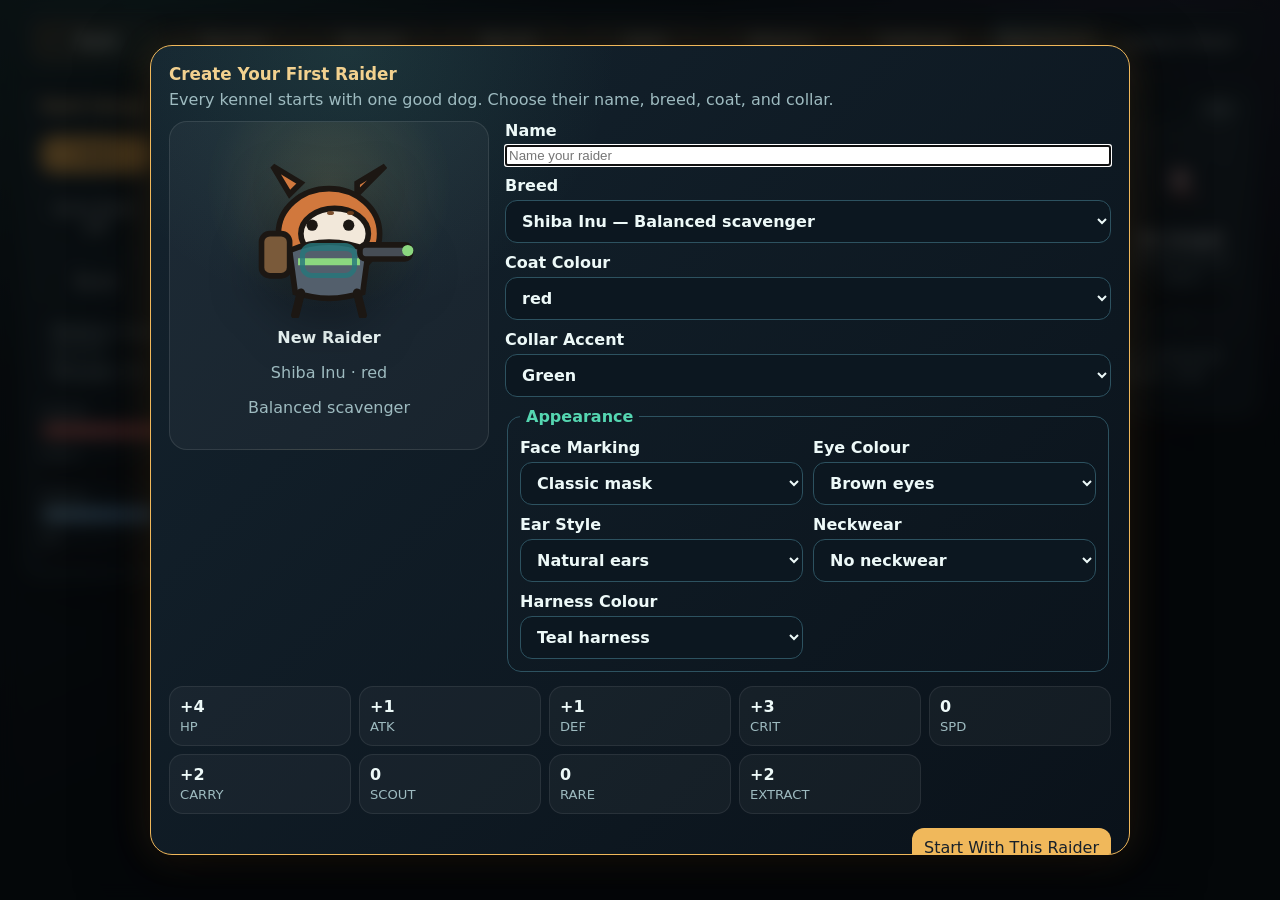
==== index.html @ 40accd83 "Add v0.45 balance matrix loadout intel" ====
<!doctype html>
<html lang="en">
<head>
  <meta charset="utf-8" />
  <meta name="viewport" content="width=device-width, initial-scale=1" />
  <title>Bark Raiders v0.45</title>
  <link rel="icon" href="data:image/svg+xml,<svg xmlns='http://www.w3.org/2000/svg' viewBox='0 0 64 64'><text y='52' font-size='52'>🐾</text></svg>">
  <link rel="stylesheet" href="style.css" />
  <link rel="stylesheet" href="world-v28.css" />
</head>
<body>
  <main class="app compact-app">
    <header class="hero panel compact-hero">
      <div class="hero-copy">
        <p class="eyebrow">Idle scavenger survival prototype</p>
        <h1>Bark Raiders</h1>
        <p class="subtitle">Dungeon raids, roaming enemies, contracts, traders, gear, perks, and one very determined dog.</p>
      </div>
      <div class="hero-card compact-dog-card">
        <img id="heroDogSprite" class="hero-sprite bounce" src="assets/shiba-raider.svg" alt="Main dog sprite" />
        <div>
          <strong id="dogName">Mochi</strong>
          <p id="dogBreedText">Breed: Shiba Inu Raider</p>
          <p id="gearSummary">Starter gear: Pistol + Scrap Vest</p>
        </div>
      </div>
    </header>

    <section id="offlinePanel" class="panel offline-panel hidden">
      <div class="panel-title-row">
        <h2>While You Were Away</h2>
        <button id="claimOfflineBtn">Claim</button>
      </div>
      <p id="offlineText" class="muted"></p>
    </section>

    <nav class="top-tabs panel">
      <button class="tab-btn active" data-tab="raid" onclick="switchTab('raid')">Raid</button>
      <button class="tab-btn" data-tab="kennel" onclick="switchTab('kennel')">Kennel</button>
      <button class="tab-btn" data-tab="market" onclick="switchTab('market')">Market</button>
      <button class="tab-btn" data-tab="world" onclick="switchTab('world')">World</button>
      <button class="tab-btn" data-tab="intel" onclick="switchTab('intel')">Intel</button>
      <button class="tab-btn" data-tab="history" onclick="switchTab('history')">History</button>
      <button class="tab-btn" data-tab="settings" onclick="switchTab('settings')">Settings</button>
    </nav>

    <section class="dashboard-grid tab-panel active" data-tab-panel="raid">
      <aside class="panel setup-panel">
        <div class="panel-title-row">
          <h2>Raid Setup</h2>
          <span id="raidTimer" class="pill">00:00</span>
        </div>

        <div class="compact-fields">
          <div class="form-row">
            <label for="zoneSelect">Biome</label>
            <select id="zoneSelect"></select>
          </div>
          <div class="form-row">
            <label for="floorSelect">Area Floor</label>
            <select id="floorSelect"></select>
          </div>
          <div class="form-row">
            <label for="planSelect">Plan</label>
            <select id="planSelect"></select>
          </div>
          <div class="form-row">
            <label for="dogSelect">Raider</label>
            <select id="dogSelect"></select>
          </div>
          <div class="form-row">
            <label for="contractSelect">Contract</label>
            <select id="contractSelect"></select>
          </div>
          <div class="form-row">
            <label for="profileSelect">Dispatch Profile</label>
            <select id="profileSelect"></select>
          </div>
          <div class="mini-actions">
            <button id="saveProfileBtn" class="ghost">Save Profile</button>
            <button id="loadProfileBtn" class="ghost">Load Profile</button>
            <button id="deleteProfileBtn" class="ghost">Delete</button>
          </div>
          <div class="form-row">
            <label for="extractSelect">Auto-Extract</label>
            <select id="extractSelect">
              <option value="off">Off</option>
              <option value="safe">Safe: HP below 45% or threat over 75%</option>
              <option value="balanced">Balanced: HP below 35% or threat over 85%</option>
              <option value="greedy">Greedy: HP below 25% or threat over 95%</option>
              <option value="pack">Pack Full</option>
              <option value="boss">After Boss Objective</option>
            </select>
          </div>
        </div>

        <div class="controls compact-controls">
          <button id="startBtn">Start</button>
          <button id="returnBtn" disabled>Extract</button>
          <button id="autoBtn" class="ghost">Auto-Raid: Off</button>
          <button id="autoExtractBtn" class="ghost">Auto-Extract: Off</button>
          <button id="resetBtn" class="ghost">Reset</button>
        </div>

        <details class="compact-details">
          <summary>Consumables</summary>
          <div id="consumableSetup" class="consumable-setup"></div>
          <p class="muted tiny">Choose up to 2. Hover/focus for what each one does.</p>
        </details>

        <details class="compact-details">
          <summary>Loot Filter</summary>
          <div id="lootFilter" class="loot-filter"></div>
        </details>

        <div class="status-box compact-status">
          <p><strong>Status:</strong> <span id="statusText">Resting at the kennel.</span></p>
          <p><strong>Weather:</strong> <span id="weatherText">None</span></p>
          <p><strong>Modifier:</strong> <span id="modifierText">None</span></p>
          <p><strong>Threat:</strong> <span id="threatText">0%</span></p>
        </div>

        <div class="bars compact-bars">
          <label>Health <span id="hpText"></span></label>
          <div class="bar"><span id="hpBar"></span></div>
          <label>Carry <span id="carryText"></span></label>
          <div class="bar"><span id="carryBar" class="carry"></span></div>
          <label>Ammo <span id="ammoText"></span></label>
          <div class="bar"><span id="ammoBar" class="ammo"></span></div>
          <label>XP <span id="xpText"></span></label>
          <div class="bar"><span id="xpBar" class="xp"></span></div>
        </div>
        <div id="statGrid" class="stat-grid compact-stat-grid"></div>
      </aside>

      <section class="map-column">
        <article class="panel map-panel dashboard-map-panel">
          <div class="panel-title-row">
            <h2>Raid Map</h2>
            <span id="mapSummary" class="muted small">Explore the district and locate extraction.</span>
          </div>
          <div id="map" class="map"></div>
          <div class="legend compact-legend">
            <span><img src="assets/sprites/v34/loot/01-01.png" alt=""> Loot</span>
            <span><img src="assets/tile-tree.svg" alt=""> Trees</span>
            <span><img src="assets/sprites/v34/loot/01-06.png" alt=""> Scrap</span>
            <span><img src="assets/sprites/v34/loot/01-03.png" alt=""> Meds</span>
            <span><img src="assets/sprites/v34/loot/03-04.png" alt=""> Trader</span>
            <span><img src="assets/sprites/v36/floor-exit.svg" alt=""> Floor Exit</span>
            <span><img src="assets/sprites/v34/loot/02-03.png" alt=""> Boss Cache</span>
          </div>
        </article>

        <article id="choicePanel" class="panel choice-panel hidden">
          <h2>Raid Prompt</h2>
          <p id="choiceText" class="muted"></p>
          <div id="choiceButtons" class="choice-buttons"></div>
        </article>

        <article class="panel combat-panel compact-combat">
          <div class="panel-title-row">
            <h2>Combat</h2>
            <span id="combatState" class="pill muted-pill">Roaming</span>
          </div>
          <div class="combat-stage">
            <div class="fighter-card ally">
              <img id="combatDogSprite" class="combat-sprite bounce" src="assets/shiba-raider.svg" alt="Dog sprite" />
              <strong id="combatDogName">Mochi</strong>
              <span id="combatDogRole" class="muted small">Shiba Inu Raider</span>
              <div class="bar mini"><span id="combatDogHpBar"></span></div>
              <span id="combatDogHpText" class="muted small">38 / 38 HP</span>
            </div>
            <div class="versus">VS</div>
            <div class="fighter-card enemy">
              <img id="enemySprite" class="combat-sprite enemy-idle" src="assets/rat-bandit.svg" alt="Enemy sprite" />
              <strong id="enemyName">No target</strong>
              <span id="enemyType" class="muted small">Wandering the zone</span>
              <div class="bar mini"><span id="enemyHpBar" class="enemy-bar"></span></div>
              <span id="enemyHpText" class="muted small">--</span>
            </div>
          </div>
          <p id="encounterText" class="encounter-text muted">No encounter active.</p>
        </article>
      </section>

      <aside class="panel right-panel">
        <h2>Field Intel</h2>

        <details class="compact-details" open>
          <summary>Active Contract</summary>
          <div id="contractStatus" class="gear-grid"></div>
        </details>

        <details class="compact-details">
          <summary>Auto-Raid Profile</summary>
          <div id="profilePanel" class="gear-grid"></div>
        </details>

        <details class="compact-details">
          <summary>Injuries & Area Progress</summary>
          <div id="progressStatus" class="gear-grid"></div>
        </details>

        <details class="compact-details">
          <summary>Current Raider</summary>
          <div id="raiderStatus" class="gear-grid"></div>
        </details>

        <details class="compact-details" open>
          <summary>Raid Loot</summary>
          <div id="raidLootGrid" class="resources"></div>
        </details>

        <details class="compact-details">
          <summary>Pack Manager</summary>
          <p class="muted tiny">Drop unwanted stacks mid-raid.</p>
          <div id="packManager" class="pack-manager"></div>
        </details>

        <details class="compact-details">
          <summary>Kennel Stores</summary>
          <div id="resources" class="resources"></div>
        </details>

        <details class="compact-details">
          <summary>Gear & Equipment</summary>
          <div id="gearGrid" class="gear-grid"></div>
          <hr>
          <div id="equipmentGrid" class="gear-grid"></div>
          <div id="inventoryGrid" class="gear-grid"></div>
        </details>

        <details class="compact-details">
          <summary>Raid Log</summary>
          <div id="log" class="log"></div>
        </details>
      </aside>
    </section>

    <section class="kennel-screen tab-panel" data-tab-panel="kennel">
      <div class="kennel-header panel">
        <div>
          <p class="eyebrow">Home base</p>
          <h2>The Kennel</h2>
          <p class="muted">Manage the pack, build supplies, and prepare the next run.</p>
        </div>
        <nav class="kennel-nav" aria-label="Kennel sections">
          <button class="kennel-nav-btn active" data-kennel-view="pack" onclick="switchKennelView('pack')">Pack</button>
          <button class="kennel-nav-btn" data-kennel-view="workshop" onclick="switchKennelView('workshop')">Workshop</button>
          <button class="kennel-nav-btn" data-kennel-view="trade" onclick="switchKennelView('trade')">Trade</button>
          <button class="kennel-nav-btn" data-kennel-view="tasks" onclick="switchKennelView('tasks')">Tasks</button>
        </nav>
      </div>

      <div class="kennel-view active" data-kennel-panel="pack">
        <section class="panel kennel-card kennel-roster-card">
          <div class="panel-title-row">
            <div><h2>Raiders</h2><span class="muted small">Your active pack and their condition.</span></div>
            <button id="openCreatorBtn">Create Raider</button>
          </div>
          <div id="rosterPanel" class="upgrades"></div>
          <div id="creatorPanel" class="creator-panel hidden"></div>
        </section>
        <section class="panel kennel-card">
          <h2>Recovery</h2>
          <div id="recoveryPanel" class="upgrades"></div>
        </section>
        <section class="panel kennel-card">
          <h2>Base Overview</h2>
          <div id="kennelBase" class="kennel-base"></div>
        </section>
      </div>

      <div class="kennel-view" data-kennel-panel="workshop">
        <section class="panel kennel-card kennel-wide-card">
          <div class="panel-title-row"><div><h2>Crafting Bench</h2><span class="muted small">Turn raid materials into usable supplies.</span></div></div>
          <div id="craftingGrid" class="crafting-grid"></div>
        </section>
        <section class="panel kennel-card">
          <h2>Kennel Stations</h2>
          <div id="upgrades" class="upgrades"></div>
        </section>
        <section class="panel kennel-card">
          <h2>Research</h2>
          <div id="researchGrid" class="upgrades"></div>
        </section>
        <section class="panel kennel-card">
          <h2>Dog Treat Perks</h2>
          <p class="muted tiny">Treats come from bosses, quests, and offline scavenging.</p>
          <div id="perkGrid" class="upgrades"></div>
        </section>
      </div>

      <div class="kennel-view" data-kennel-panel="trade">
        <section class="panel kennel-card">
          <h2>Hub Trader</h2>
          <div id="hubTraderGrid" class="upgrades"></div>
        </section>
        <section class="panel kennel-card">
          <h2>Scav Market</h2>
          <div id="marketPanel" class="upgrades"></div>
        </section>
      </div>

      <div class="kennel-view" data-kennel-panel="tasks">
        <section class="panel kennel-card kennel-wide-card">
          <h2>Noticeboard</h2>
          <div id="questGrid" class="upgrades"></div>
        </section>
      </div>
    </section>




    <section class="tab-panel panel market-screen" data-tab-panel="market">
      <div class="panel-title-row">
        <h2>Scav Market</h2>
        <span class="muted small">Named traders, faction reputation, and rotating deals.</span>
      </div>
      <div class="market-layout">
        <aside class="market-sidebar">
          <div id="traderList" class="trader-list"></div>
        </aside>
        <section class="market-main">
          <div id="traderDetail" class="trader-detail"></div>
          <div id="traderStock" class="upgrades"></div>
        </section>
      </div>
    </section>

    <section class="tab-panel panel world-panel" data-tab-panel="world">
      <div class="panel-title-row">
        <h2>World Map</h2>
        <span class="muted small">Biome progression, mastery, and faction influence.</span>
      </div>
      <div id="worldMapPanel" class="world-map-grid"></div>
    </section>

    <section class="tab-panel panel intel-panel" data-tab-panel="intel">
      <div class="panel-title-row">
        <h2>Raid Intel</h2>
        <span class="muted small">Boss, biome, and loadout information.</span>
      </div>
      <div id="bossIntel" class="intel-grid"></div>
      <div id="bountyBoard" class="intel-grid"></div>
      <div id="bossDialoguePanel" class="intel-grid"></div>
      <div id="factionPanel" class="intel-grid"></div>
      <div id="masteryPanel" class="intel-grid"></div>
    </section>

    <section class="tab-panel panel history-panel" data-tab-panel="history">
      <div class="panel-title-row">
        <h2>Raid History</h2>
        <span class="muted small">Recent dispatches and best progress.</span>
      </div>
      <div id="raidHistory" class="history-list"></div>
    </section>

    <section class="tab-panel panel settings-panel" data-tab-panel="settings">
      <div class="panel-title-row">
        <h2>Settings & Save</h2>
        <span class="muted small">Quality-of-life controls.</span>
      </div>
      <div class="settings-grid">
        <label class="setting-row">
          <span>Raid Speed</span>
          <select id="speedSelect">
            <option value="1500">Slow</option>
            <option value="1000">Normal</option>
            <option value="650">Fast</option>
            <option value="350">Turbo</option>
          </select>
        </label>
        <label class="setting-row">
          <span>Log Detail</span>
          <select id="logDetailSelect">
            <option value="full">Full</option>
            <option value="important">Important Only</option>
          </select>
        </label>
        <label class="setting-row">
          <span>Reduce Animations</span>
          <input id="reduceMotionToggle" type="checkbox">
        </label>
        <label class="setting-row">
          <span>Colour Theme</span>
          <select id="themeSelect">
            <option value="aurora">Aurora</option>
            <option value="sunset">Sunset</option>
            <option value="ocean">Ocean</option>
            <option value="classic">Classic</option>
          </select>
        </label>
      </div>
      <div class="controls">
        <button id="exportSaveBtn">Export Save</button>
        <button id="importSaveBtn" class="ghost">Import Save</button>
      </div>
      <textarea id="saveBox" class="save-box" placeholder="Exported save appears here. Paste a save here and press Import Save."></textarea>
    </section>

    <section id="dispatchModal" class="modal hidden">
      <div class="modal-card dispatch-card">
        <div class="panel-title-row">
          <h2>Pre-Dispatch Loadout</h2>
          <button id="closeDispatchBtn" class="ghost">Close</button>
        </div>
        <div id="dispatchSummary" class="dispatch-summary"></div>
        <div class="dispatch-actions">
          <button id="confirmDispatchBtn">Dispatch Raider</button>
          <button id="confirmAutoDispatchBtn" class="ghost">Enable Auto-Raid + Dispatch</button>
        </div>
      </div>
    </section>


    <section id="creatorModal" class="modal hidden">
      <div class="modal-card creator-modal-card">
        <div class="panel-title-row">
          <div>
            <h2 id="creatorModalTitle">Create Raider</h2>
            <p id="creatorModalIntro" class="muted creator-modal-intro">Add another dog to your kennel roster.</p>
          </div>
          <button id="closeCreatorBtn" class="ghost">Close</button>
        </div>
        <div class="creator-modal-layout">
          <div class="creator-preview">
            <img id="creatorPreviewSprite" class="creator-preview-sprite" src="assets/shiba-raider.svg" alt="Raider preview">
            <div>
              <strong id="creatorPreviewName">New Raider</strong>
              <p id="creatorPreviewBreed" class="muted">Shiba Inu · red</p>
              <p id="creatorPreviewRole" class="muted">Balanced scavenger</p>
            </div>
          </div>
          <div class="creator-form">
            <label>Name<input id="modalRaiderName" maxlength="18" placeholder="Name your raider"></label>
            <label>Breed<select id="modalRaiderBreed"></select></label>
            <label>Coat Colour<select id="modalRaiderColor"></select></label>
            <label>Collar Accent<select id="modalRaiderAccent">
              <option value="#8bd77f">Green</option>
              <option value="#ffd970">Gold</option>
              <option value="#7bb7ff">Blue</option>
              <option value="#ff8fb3">Pink</option>
              <option value="#f38b57">Orange</option>
            </select></label>
          </div>
        </div>
        <div id="creatorStatPreview" class="creator-stat-preview"></div>
        <p id="creatorValidation" class="creator-validation hidden" role="alert"></p>
        <div class="dispatch-actions">
          <button id="createRaiderModalBtn">Create Raider</button>
        </div>
      </div>
    </section>

    <section id="summaryModal" class="modal hidden">
      <div class="modal-card summary-card">
        <div class="panel-title-row">
          <h2>Post-Raid Report</h2>
          <button id="closeSummaryBtn" class="ghost">Close</button>
        </div>
        <div id="raidSummary" class="dispatch-summary"></div>
      </div>
    </section>
  </main>

  <script src="startup-compat.js"></script>
  <script src="game.js"></script>
  <script src="progression-v29.js"></script>
  <script src="balance-v28.js"></script>
  <script src="systems-v30.js"></script>
  <script src="world-v29.js"></script>
  <script src="combat-v31.js"></script>
  <script src="arsenal-v32.js"></script>
  <script src="customisation-v32.js"></script>
  <script src="immersion-v32.js"></script>
  <script src="polish-v33.js"></script>
  <script src="gameplay-v34.js"></script>
  <script src="gameplay-v35.js"></script>
  <script src="gameplay-v36.js"></script>
  <script src="gameplay-v37.js"></script>
  <script src="gameplay-v38.js"></script>
  <script src="gameplay-v39.js"></script>
  <script src="gameplay-v40.js"></script>
  <script src="gameplay-v41.js"></script>
  <script src="gameplay-v42.js"></script>
  <script src="gameplay-v43.js"></script>
  <script src="gameplay-v44.js"></script>
  <script src="gameplay-v45.js"></script>
  <script src="founder-onboarding.js"></script>
</body>
</html>
---- style.css ----
:root {
  --bg: #081019;
  --panel: #101b25;
  --panel-2: #15232e;
  --panel-3: #1b2c38;
  --border: #2c414f;
  --tile: #243540;
  --tile-dark: #0b141c;
  --text: #edf4f5;
  --muted: #95a9b3;
  --accent: #e4ad55;
  --accent-2: #66c2a5;
  --danger: #e27070;
  --blue: #69afe2;
  --gold: #edc56d;
  --purple: #a996dc;
  --shadow: 0 14px 32px rgba(0,0,0,.24);
}
* { box-sizing: border-box; }
html, body { margin: 0; }
body {
  font-family: Inter, system-ui, -apple-system, BlinkMacSystemFont, "Segoe UI", sans-serif;
  background:
    radial-gradient(circle at 18% 0%, rgba(102,194,165,.11), transparent 32%),
    radial-gradient(circle at 82% 0%, rgba(105,175,226,.09), transparent 30%),
    linear-gradient(180deg, #0d1822, var(--bg));
  color: var(--text);
}
img { display: block; max-width: 100%; }
code { color: #ffeab8; }
.app {
  width: min(1440px, calc(100% - 24px));
  margin: 0 auto;
  padding: 20px 0 32px;
}
.panel {
  border: 1px solid var(--border);
  background: linear-gradient(180deg, var(--panel-2), var(--panel));
  border-radius: 15px;
  box-shadow: var(--shadow);
  padding: 16px;
}
.hero {
  display: grid;
  grid-template-columns: 1.45fr 360px;
  gap: 18px;
  align-items: center;
  margin-bottom: 16px;
}
.hero-copy h1 {
  margin: 0;
  font-size: clamp(2.3rem, 5vw, 4.7rem);
  letter-spacing: -2px;
}
.eyebrow {
  margin: 0 0 8px;
  text-transform: uppercase;
  letter-spacing: .16em;
  font-size: .78rem;
  font-weight: 900;
  color: var(--accent-2);
}
.subtitle { color: var(--muted); margin: 10px 0 14px; max-width: 950px; }
.tag-row { display: flex; flex-wrap: wrap; gap: 8px; }
.tag, .pill {
  border: 1px solid rgba(255,255,255,.1);
  background: rgba(255,255,255,.06);
  color: var(--text);
  border-radius: 999px;
  padding: 6px 10px;
  font-size: .78rem;
  font-weight: 800;
}
.muted-pill { color: var(--muted); }
.hero-card {
  border: 1px solid var(--border);
  background: linear-gradient(180deg, var(--panel-3), var(--panel-2));
  border-radius: 18px;
  padding: 14px;
  display: grid;
  gap: 12px;
  justify-items: center;
  text-align: center;
}
.hero-sprite { width: 176px; height: 176px; filter: drop-shadow(0 12px 14px rgba(0,0,0,.42)) saturate(1.06); }
.hero-card p { margin: 4px 0; }
.bounce { animation: bounce 1.2s ease-in-out infinite alternate; }
.enemy-idle { animation: enemyBob 1.35s ease-in-out infinite alternate; }
@keyframes bounce { to { transform: translateY(-5px); } }
@keyframes enemyBob { to { transform: translateY(-3px) rotate(-1deg); } }
.top-grid, .main-grid, .bottom-grid {
  display: grid;
  gap: 16px;
  margin-bottom: 16px;
}
.top-grid { grid-template-columns: 1fr 1fr 1fr; }
.main-grid { grid-template-columns: 1.45fr 1fr; align-items: start; }
.bottom-grid { grid-template-columns: .8fr .75fr .85fr .95fr 1.2fr; }
.side-stack { display: grid; gap: 16px; }
.panel-title-row { display: flex; justify-content: space-between; gap: 10px; align-items: center; }
h2 { margin: 0 0 12px; color: #f2d18f; font-size: 1.05rem; }
.controls { display: flex; gap: 8px; flex-wrap: wrap; margin-top: 10px; }
button, select {
  border-radius: 12px;
  border: 0;
  padding: 10px 12px;
  font-weight: 800;
  font: inherit;
}
button { cursor: pointer; background: var(--accent); color: #17202a; }
button.ghost { background: transparent; color: var(--text); border: 1px solid var(--border); }
button:disabled { opacity: .42; cursor: not-allowed; }
select { width: 100%; background: #0c1720; color: var(--text); border: 1px solid var(--border); }
.form-row { display: grid; gap: 6px; }
.form-row label, .status-box, .muted { color: var(--muted); }
.small { font-size: .84rem; }
.tiny { font-size: .78rem; }
.status-box p { margin: 9px 0 0; }
.bars label {
  display: flex;
  justify-content: space-between;
  gap: 12px;
  font-size: .86rem;
  color: var(--muted);
  margin: 9px 0 4px;
}
.bar {
  height: 13px;
  border-radius: 999px;
  overflow: hidden;
  border: 1px solid rgba(255,255,255,.08);
  background: #09131b;
}
.bar span {
  height: 100%;
  display: block;
  width: 0;
  background: linear-gradient(90deg, #ff867d, var(--danger));
  transition: width .2s ease;
}
.bar .carry { background: linear-gradient(90deg, #f7cb64, var(--accent)); }
.bar .ammo { background: linear-gradient(90deg, #9fdcff, var(--blue)); }
.bar .xp { background: linear-gradient(90deg, #c3a6ff, var(--purple)); }
.bar.mini { height: 10px; margin-top: 8px; }
.enemy-bar { background: linear-gradient(90deg, #f49a88, #c94444); }
.stat-grid, .resources, .gear-grid { display: grid; gap: 8px; }
.stat-grid { grid-template-columns: repeat(3, 1fr); margin-top: 12px; }
.resources, .gear-grid { grid-template-columns: repeat(2, 1fr); }
.stat, .resource, .gear, .upgrade, .tile {
  border: 1px solid rgba(255,255,255,.08);
  background: rgba(255,255,255,.04);
  border-radius: 14px;
}
.stat, .resource, .gear { padding: 10px; }
.stat strong, .resource strong, .gear strong { display: block; font-size: 1rem; }
.stat span, .resource span, .gear span, .upgrade p { color: var(--muted); font-size: .82rem; }
.map-panel { min-width: 0; }
.map {
  position: relative;
  min-height: 680px;
  overflow: hidden;
  border-radius: 18px;
  border: 1px solid var(--border);
  background:
    radial-gradient(circle at 20% 25%, rgba(95, 130, 70, .32), transparent 18%),
    radial-gradient(circle at 72% 26%, rgba(111, 90, 46, .32), transparent 20%),
    radial-gradient(circle at 52% 75%, rgba(49, 77, 52, .38), transparent 24%),
    linear-gradient(135deg, #28321f, #3f311f 45%, #20281c);
}
.map::before {
  content: "";
  position: absolute;
  inset: 0;
  background:
    linear-gradient(90deg, rgba(255,255,255,.025) 1px, transparent 1px),
    linear-gradient(rgba(255,255,255,.018) 1px, transparent 1px);
  background-size: 42px 42px;
  opacity: .45;
  pointer-events: none;
}
.map::after {
  content: "";
  position: absolute;
  inset: 16px;
  border: 2px dashed rgba(255,244,220,.08);
  border-radius: 24px;
  pointer-events: none;
}
.poi {
  position: absolute;
  width: 42px;
  height: 42px;
  display: grid;
  place-items: center;
  transform: translate(-50%, -50%);
  border-radius: 50%;
  border: 1px solid rgba(255,255,255,.15);
  background: rgba(10,8,6,.42);
  box-shadow: 0 6px 12px rgba(0,0,0,.28);
  transition: opacity .2s ease, transform .2s ease, filter .2s ease;
}
.poi.unseen {
  opacity: .12;
  filter: grayscale(1);
}
.poi.cleared {
  opacity: .35;
  filter: grayscale(.4);
}
.poi.current {
  outline: 3px solid var(--accent);
  box-shadow: 0 0 22px rgba(242,164,60,.55);
  z-index: 8;
}
.poi.enemy, .poi.boss {
  width: 54px;
  height: 54px;
}
.poi.tree, .poi.grove {
  width: 48px;
  height: 48px;
  background: rgba(30,56,28,.65);
}
.tile-img {
  width: 78%;
  height: 78%;
  object-fit: contain;
  filter: drop-shadow(0 3px 2px rgba(0,0,0,.35));
}
.map-dog {
  position: absolute;
  width: 58px;
  height: 58px;
  transform: translate(-50%, -50%);
  z-index: 20;
  transition: left .7s ease, top .7s ease;
  filter: drop-shadow(0 8px 8px rgba(0,0,0,.45));
  animation: mapDogBounce .55s ease-in-out infinite alternate;
}
@keyframes mapDogBounce { to { translate: 0 -3px; } }
.map-roamer {
  position: absolute;
  width: 50px;
  height: 50px;
  transform: translate(-50%, -50%);
  z-index: 14;
  transition: left 1.2s linear, top 1.2s linear;
  filter: drop-shadow(0 7px 7px rgba(0,0,0,.45));
}
.map-roamer img {
  width: 100%;
  height: 100%;
  image-rendering: pixelated;
  animation: enemyBob 1.1s ease-in-out infinite alternate;
}
.map-roamer .map-hp {
  left: 3px;
  right: 3px;
  bottom: -8px;
}
.aggro-ring {
  position: absolute;
  width: 92px;
  height: 92px;
  transform: translate(-50%, -50%);
  border: 1px dashed rgba(233,108,96,.28);
  border-radius: 50%;
  z-index: 2;
  pointer-events: none;
}
.map-enemy-sprite {
  width: 70%;
  height: 70%;
  filter: drop-shadow(0 5px 4px rgba(0,0,0,.35));
}
.map-hp {
  position: absolute;
  left: 5px;
  right: 5px;
  bottom: -9px;
  height: 6px;
  border-radius: 999px;
  background: #1b100d;
  border: 1px solid rgba(255,255,255,.12);
  overflow: hidden;
}
.map-hp span {
  display: block;
  height: 100%;
  width: 100%;
  background: var(--danger);
}
.path-line {
  position: absolute;
  height: 4px;
  background: linear-gradient(90deg, rgba(255,217,112,.08), rgba(255,217,112,.28), rgba(255,217,112,.08));
  transform-origin: left center;
  border-radius: 999px;
  pointer-events: none;
  z-index: 1;
  box-shadow: 0 0 8px rgba(255,217,112,.08);
}
.legend { display: flex; flex-wrap: wrap; gap: 10px; margin-top: 10px; color: var(--muted); font-size: .82rem; }
.legend span { display: inline-flex; align-items: center; gap: 5px; }
.legend img { width: 20px; height: 20px; }
.combat-panel .combat-stage { display: grid; grid-template-columns: 1fr auto 1fr; gap: 10px; align-items: center; }
.fighter-card {
  border: 1px solid rgba(255,255,255,.08);
  background: linear-gradient(180deg, rgba(255,255,255,.04), rgba(255,255,255,.02));
  border-radius: 16px;
  padding: 12px;
  text-align: center;
}
.combat-sprite { margin: 0 auto; width: 120px; height: 120px; filter: drop-shadow(0 10px 12px rgba(0,0,0,.42)) saturate(1.08); }
.versus { font-size: 1.1rem; font-weight: 900; color: var(--gold); }
.encounter-text { margin: 10px 0 0; min-height: 1.35em; }
.upgrades { display: grid; gap: 9px; }
.upgrade {
  padding: 10px;
  display: grid;
  grid-template-columns: 1fr auto;
  gap: 10px;
  align-items: center;
}
.upgrade h3 { margin: 0; font-size: .98rem; }
.upgrade p { margin: 4px 0 0; }
.log-panel { overflow: hidden; }
.log {
  height: 260px;
  overflow: auto;
  display: flex;
  flex-direction: column-reverse;
  gap: 6px;
}
.log-entry {
  color: var(--muted);
  border-bottom: 1px solid rgba(255,255,255,.06);
  padding: 6px 0;
  font-size: .92rem;
}
@media (max-width: 1150px) {
  .hero, .top-grid, .main-grid, .bottom-grid { grid-template-columns: 1fr; }
  .combat-panel .combat-stage { grid-template-columns: 1fr; }
  .versus { display: none; }
}
@media (max-width: 620px) {
  .stat-grid, .resources, .gear-grid { grid-template-columns: 1fr 1fr; }
  .map { min-height: 480px; }
}


.kennel-panel { margin-bottom: 16px; }
.kennel-base {
  display: grid;
  grid-template-columns: repeat(7, minmax(120px, 1fr));
  gap: 10px;
}
.station {
  min-height: 120px;
  border: 1px solid rgba(255,255,255,.1);
  border-radius: 16px;
  background: linear-gradient(180deg, rgba(255,255,255,.06), rgba(255,255,255,.025));
  padding: 10px;
  position: relative;
  overflow: hidden;
}
.station::before {
  content: "";
  position: absolute;
  inset: auto 8px 8px 8px;
  height: 8px;
  border-radius: 999px;
  background: rgba(0,0,0,.25);
}
.station-icon {
  font-size: 2rem;
  margin-bottom: 6px;
  filter: drop-shadow(0 5px 3px rgba(0,0,0,.3));
}
.station h3 {
  margin: 0;
  font-size: .9rem;
}
.station p {
  margin: 4px 0 0;
  color: var(--muted);
  font-size: .78rem;
}
.station.level-3 { box-shadow: inset 0 0 0 1px rgba(138,207,127,.18); }
.station.level-5 { box-shadow: inset 0 0 0 1px rgba(255,217,112,.22), 0 0 18px rgba(255,217,112,.08); }
.station.level-8 { box-shadow: inset 0 0 0 1px rgba(185,140,255,.26), 0 0 22px rgba(185,140,255,.1); }
.choice-panel {
  margin-bottom: 16px;
  border-color: rgba(255,217,112,.45);
  background: linear-gradient(180deg, #322416, #17110d);
}
.choice-panel.hidden { display: none; }
.choice-buttons {
  display: flex;
  gap: 8px;
  flex-wrap: wrap;
}
.choice-buttons button {
  background: #ffd970;
}
.form-row + .form-row {
  margin-top: 8px;
}
@media (max-width: 1150px) {
  .kennel-base { grid-template-columns: repeat(2, 1fr); }
}
@media (max-width: 620px) {
  .kennel-base { grid-template-columns: 1fr; }
}


.loot-filter {
  display: grid;
  grid-template-columns: repeat(2, 1fr);
  gap: 6px;
}
.filter-chip {
  display: flex;
  align-items: center;
  gap: 6px;
  border: 1px solid rgba(255,255,255,.1);
  background: rgba(255,255,255,.04);
  border-radius: 999px;
  padding: 6px 8px;
  color: var(--muted);
  font-size: .82rem;
  cursor: pointer;
  user-select: none;
}
.filter-chip input { accent-color: var(--accent); }
.pack-manager {
  display: grid;
  gap: 8px;
}
.pack-row {
  display: grid;
  grid-template-columns: 1fr auto auto;
  gap: 8px;
  align-items: center;
  border: 1px solid rgba(255,255,255,.08);
  background: rgba(255,255,255,.04);
  border-radius: 14px;
  padding: 8px;
}
.pack-row button {
  padding: 7px 9px;
  font-size: .8rem;
}
.pack-row .ghost-small {
  background: transparent;
  color: var(--text);
  border: 1px solid var(--border);
}


.offline-panel {
  margin-bottom: 16px;
  border-color: rgba(138,207,127,.45);
}
.offline-panel.hidden { display: none; }
.systems-grid {
  display: grid;
  grid-template-columns: 1fr 1fr 1fr;
  gap: 16px;
  margin-bottom: 16px;
}
.quest-complete {
  border-color: rgba(138,207,127,.35);
}
.locked-option {
  opacity: .55;
}
.inventory-item {
  border: 1px solid rgba(255,255,255,.08);
  background: rgba(255,255,255,.04);
  border-radius: 14px;
  padding: 10px;
}
.inventory-item.equipped {
  border-color: rgba(255,217,112,.55);
  box-shadow: inset 0 0 0 1px rgba(255,217,112,.18);
}
.inventory-item strong {
  display: block;
}
.inventory-item span {
  color: var(--muted);
  font-size: .82rem;
}
.treat-count {
  color: var(--gold);
  font-weight: 900;
}
@media (max-width: 1150px) {
  .systems-grid { grid-template-columns: 1fr; }
}


.dungeon-map {
  isolation: isolate;
  background:
    radial-gradient(circle at 18% 22%, rgba(255,255,255,.06), transparent 16%),
    radial-gradient(circle at 75% 70%, rgba(0,0,0,.22), transparent 18%),
    linear-gradient(135deg, #27231d, #1a1612);
}
.dungeon-decor {
  position: absolute;
  inset: 0;
  width: 100%;
  height: 100%;
  object-fit: cover;
  opacity: .82;
  pointer-events: none;
  z-index: 0;
}
.dungeon-meta {
  position: absolute;
  right: 12px;
  top: 12px;
  z-index: 24;
  display: flex;
  gap: 6px;
  flex-wrap: wrap;
  justify-content: flex-end;
}
.dungeon-meta span {
  padding: 5px 8px;
  border: 1px solid rgba(255,255,255,.12);
  border-radius: 999px;
  background: rgba(12,10,8,.72);
  color: rgba(255,244,220,.78);
  font-size: .64rem;
  font-weight: 800;
  letter-spacing: .05em;
  text-transform: uppercase;
  backdrop-filter: blur(4px);
}
.dungeon-room-outline {
  border-width: 2px;
  border-style: solid;
  border-color: rgba(255,244,220,.08);
  background: linear-gradient(145deg, rgba(255,255,255,.035), rgba(0,0,0,.08));
}
.poi.critical-room {
  border-color: rgba(255,217,112,.4);
  background: rgba(30,22,13,.76);
  box-shadow: 0 0 0 4px rgba(255,217,112,.035), 0 7px 16px rgba(0,0,0,.36);
}
.poi.side-room {
  transform: translate(-50%, -50%) scale(.9);
  opacity: .9;
}
.poi.side-room.current {
  transform: translate(-50%, -50%) scale(1);
}
.path-line.critical-path {
  height: 6px;
  background: linear-gradient(90deg, rgba(255,217,112,.1), rgba(255,217,112,.72), rgba(255,217,112,.1));
  box-shadow: 0 0 11px rgba(255,217,112,.22);
}
.path-line.branch-path {
  height: 3px;
  opacity: .72;
  background: repeating-linear-gradient(90deg, rgba(210,199,170,.32) 0 8px, rgba(210,199,170,.07) 8px 13px);
}
.path-line.locked-path {
  background: repeating-linear-gradient(90deg, rgba(233,108,96,.72) 0 7px, rgba(233,108,96,.12) 7px 12px);
}
.room-tag {
  display: grid;
  place-items: center;
  width: 22px;
  height: 22px;
  padding: 2px;
  border-radius: 7px;
  background: rgba(16,12,9,.9);
  border: 1px solid rgba(255,255,255,.16);
}
.room-tag img {
  width: 100%;
  height: 100%;
}
.poi.key-room {
  animation: keyRoomPulse 1.2s ease-in-out infinite alternate;
}
.poi.hazard-room:not(.locked) {
  box-shadow: 0 0 0 3px rgba(241,182,76,.08), 0 8px 14px rgba(0,0,0,.38);
}
.poi.boss {
  animation: bossRoomPulse 1.1s ease-in-out infinite alternate;
}
@keyframes keyRoomPulse {
  to { filter: brightness(1.2); box-shadow: 0 0 18px rgba(255,224,138,.34); }
}
@keyframes bossRoomPulse {
  to { filter: brightness(1.13); box-shadow: 0 0 24px rgba(233,108,96,.34); }
}
.fighter-card.ally .combat-sprite { animation: raiderReady 1.05s ease-in-out infinite alternate; }
.fighter-card:not(.ally) .combat-sprite { animation: enemyReady .92s ease-in-out infinite alternate; }
@keyframes raiderReady { to { transform: translateY(-4px) rotate(1deg); } }
@keyframes enemyReady { to { transform: translateY(-3px) rotate(-2deg) scale(1.025); } }
@media (prefers-reduced-motion: reduce) {
  .poi.key-room, .poi.boss, .fighter-card .combat-sprite { animation: none; }
}
.biome-city {
  background:
    radial-gradient(circle at 22% 28%, rgba(156,156,137,.22), transparent 17%),
    radial-gradient(circle at 72% 64%, rgba(77,85,95,.3), transparent 22%),
    linear-gradient(135deg, #373631, #201f20 50%, #15171a);
}
.biome-sewer {
  background:
    radial-gradient(circle at 25% 20%, rgba(77,151,118,.24), transparent 18%),
    radial-gradient(circle at 70% 72%, rgba(38,87,69,.35), transparent 22%),
    linear-gradient(135deg, #10251f, #182920 48%, #111714);
}
.biome-factory {
  background:
    radial-gradient(circle at 20% 25%, rgba(149,91,54,.24), transparent 18%),
    radial-gradient(circle at 74% 70%, rgba(120,120,120,.24), transparent 21%),
    linear-gradient(135deg, #2c2926, #291b16 48%, #151515);
}
.biome-farmland {
  background:
    radial-gradient(circle at 22% 24%, rgba(114,141,59,.28), transparent 18%),
    radial-gradient(circle at 70% 72%, rgba(134,100,46,.26), transparent 24%),
    linear-gradient(135deg, #2f371d, #4b3d1e 48%, #1d281a);
}
.room-label {
  position: absolute;
  left: 50%;
  top: 105%;
  transform: translateX(-50%);
  min-width: 78px;
  max-width: 120px;
  text-align: center;
  font-size: .62rem;
  line-height: 1.05;
  color: rgba(255,244,220,.75);
  text-shadow: 0 2px 3px rgba(0,0,0,.8);
  pointer-events: none;
}
.poi.base .room-label,
.poi.boss .room-label {
  color: #ffd970;
  font-weight: 800;
}


.poi.trader {
  width: 56px;
  height: 56px;
  background: rgba(86,57,29,.75);
  border-color: rgba(255,217,112,.45);
}
.poi.trader .room-label {
  color: #ffd970;
  font-weight: 800;
}
.biome-badge {
  position: absolute;
  left: 14px;
  top: 14px;
  z-index: 30;
  display: flex;
  align-items: center;
  gap: 8px;
  padding: 7px 10px;
  border-radius: 999px;
  background: rgba(10,8,6,.68);
  border: 1px solid rgba(255,255,255,.12);
  box-shadow: 0 8px 16px rgba(0,0,0,.25);
  color: var(--text);
  font-weight: 900;
  font-size: .82rem;
}
.biome-badge img {
  width: 28px;
  height: 28px;
  image-rendering: pixelated;
}


.hub-trader-panel {
  margin-bottom: 16px;
  border-color: rgba(255,217,112,.28);
}
.choice-panel {
  align-self: start;
}
.choice-panel.hidden {
  display: none;
}


.consumable-setup {
  display: grid;
  grid-template-columns: repeat(2, 1fr);
  gap: 6px;
}
.consumable-chip {
  display: flex;
  align-items: center;
  gap: 6px;
  border: 1px solid rgba(255,255,255,.1);
  background: rgba(255,255,255,.04);
  border-radius: 12px;
  padding: 7px 8px;
  color: var(--muted);
  font-size: .82rem;
  cursor: pointer;
}
.consumable-chip input { accent-color: var(--accent); }
.poi.locked {
  border-color: rgba(185,140,255,.55);
  box-shadow: 0 0 14px rgba(185,140,255,.16);
}
.poi.hazard-room {
  box-shadow: inset 0 0 0 2px rgba(233,108,96,.32), 0 0 16px rgba(233,108,96,.08);
}
.poi.key-room {
  border-color: rgba(255,217,112,.65);
}
.room-tag {
  position: absolute;
  right: -5px;
  top: -7px;
  width: 19px;
  height: 19px;
  border-radius: 50%;
  display: grid;
  place-items: center;
  font-size: .7rem;
  background: rgba(10,8,6,.84);
  border: 1px solid rgba(255,255,255,.15);
  z-index: 4;
}
.dungeon-room-outline {
  position: absolute;
  transform: translate(-50%, -50%);
  border: 1px solid rgba(255,255,255,.06);
  border-radius: 16px;
  background: rgba(255,255,255,.025);
  z-index: 0;
  pointer-events: none;
}
.path-line.locked-path {
  background: linear-gradient(90deg, rgba(185,140,255,.08), rgba(185,140,255,.36), rgba(185,140,255,.08));
}
@media (max-width: 620px) {
  .consumable-setup { grid-template-columns: 1fr; }
}


/* v0.16 compact one-screen dashboard */
.compact-app {
  max-width: 1680px;
  padding: 12px;
  min-height: 100vh;
}
.compact-hero {
  display: grid;
  grid-template-columns: 1fr auto;
  gap: 12px;
  align-items: center;
  padding: 8px 14px;
  margin-bottom: 8px;
}
.compact-hero h1 {
  font-size: clamp(1.35rem, 2vw, 2rem);
  margin: 0;
}
.compact-hero .subtitle {
  margin: 2px 0 0;
}
.compact-hero .tag-row {
  display: none;
}
.compact-dog-card {
  grid-template-columns: 48px auto;
  justify-items: start;
  text-align: left;
  padding: 6px 10px;
  min-width: 235px;
}
.compact-dog-card .hero-sprite {
  width: 48px;
  height: 48px;
}
.dashboard-grid {
  display: grid;
  grid-template-columns: 260px minmax(620px, 1fr) 260px;
  gap: 10px;
  align-items: start;
}
.setup-panel,
.right-panel,
.map-column {
  min-width: 0;
}
.setup-panel,
.right-panel {
  max-height: calc(100vh - 142px);
  overflow: auto;
}
.map-column {
  display: grid;
  gap: 10px;
}
.dashboard-map-panel {
  padding: 12px;
}
.dashboard-map-panel .map {
  min-height: calc(100vh - 300px);
  height: 61vh;
}
.compact-combat {
  padding: 12px;
}
.compact-combat .combat-stage {
  grid-template-columns: 1fr auto 1fr;
  gap: 8px;
}
.compact-combat .combat-sprite {
  width: 72px;
  height: 72px;
}
.compact-fields {
  display: grid;
  grid-template-columns: 1fr;
  gap: 6px;
}
.compact-fields .form-row,
.setup-panel .form-row {
  margin: 0 0 6px;
}
.compact-controls {
  display: grid;
  grid-template-columns: 1fr 1fr;
  gap: 6px;
  margin: 8px 0;
}
.compact-controls button {
  padding: 9px 10px;
}
.compact-status {
  margin-top: 8px;
  padding: 9px;
}
.compact-status p {
  margin: 3px 0;
}
.compact-bars {
  gap: 5px;
  margin-top: 8px;
}
.compact-stat-grid {
  grid-template-columns: repeat(3, 1fr);
  gap: 6px;
  margin-top: 8px;
}
.compact-stat-grid .stat {
  padding: 7px;
}
.compact-details {
  margin-top: 8px;
}
.compact-details > summary {
  cursor: pointer;
  font-weight: 900;
  color: var(--text);
  padding: 8px 0;
  list-style: none;
}
.compact-details > summary::-webkit-details-marker {
  display: none;
}
.compact-details > summary::before {
  content: '▸';
  display: inline-block;
  margin-right: 6px;
  color: var(--accent);
  transition: transform .18s ease;
}
.compact-details[open] > summary::before {
  transform: rotate(90deg);
}
.compact-legend {
  gap: 8px;
  flex-wrap: wrap;
  font-size: .78rem;
}
.compact-legend span {
  padding: 4px 7px;
}
.right-panel h2 {
  margin-top: 0;
}
.right-panel .resources {
  grid-template-columns: repeat(2, 1fr);
  gap: 6px;
}
.right-panel .resource {
  padding: 7px;
}
.right-panel .gear,
.right-panel .inventory-item {
  padding: 8px;
}
.admin-drawer {
  display: grid;
  grid-template-columns: repeat(6, minmax(160px, 1fr));
  gap: 8px;
  margin-top: 10px;
}
.admin-drawer > details.panel {
  padding: 10px;
  max-height: 40vh;
  overflow: auto;
}
.admin-drawer .upgrades,
.admin-drawer .kennel-base {
  margin-top: 6px;
}
.admin-drawer .kennel-base {
  grid-template-columns: repeat(2, minmax(120px, 1fr));
}
.consumable-chip {
  position: relative;
}
.consumable-chip .consumable-help {
  display: none;
  position: absolute;
  left: 0;
  top: calc(100% + 6px);
  width: min(260px, 80vw);
  z-index: 80;
  background: #0c1720;
  border: 1px solid var(--border);
  border-radius: 12px;
  padding: 8px 10px;
  box-shadow: 0 14px 28px rgba(0,0,0,.42);
  color: var(--text);
  line-height: 1.25;
}
.consumable-chip:hover .consumable-help,
.consumable-chip:focus-within .consumable-help {
  display: block;
}
.consumable-chip .consumable-help strong {
  display: block;
  margin-bottom: 3px;
  color: var(--accent);
}
.consumable-setup {
  grid-template-columns: 1fr;
}
.loot-filter {
  grid-template-columns: 1fr 1fr;
}
.log {
  max-height: 260px;
}
hr {
  border: 0;
  border-top: 1px solid var(--border);
  margin: 8px 0;
}
@media (max-width: 1280px) {
  .dashboard-grid {
    grid-template-columns: 300px 1fr;
  }
  .right-panel {
    grid-column: 1 / -1;
    max-height: none;
  }
  .right-panel {
    display: grid;
    grid-template-columns: repeat(3, 1fr);
    gap: 8px;
  }
  .right-panel h2 {
    grid-column: 1 / -1;
  }
  .admin-drawer {
    grid-template-columns: repeat(3, 1fr);
  }
}
@media (max-width: 860px) {
  .compact-app {
    padding: 8px;
  }
  .compact-hero {
    grid-template-columns: 1fr;
  }
  .compact-dog-card {
    min-width: 0;
  }
  .dashboard-grid {
    grid-template-columns: 1fr;
  }
  .setup-panel,
  .right-panel {
    max-height: none;
  }
  .dashboard-map-panel .map {
    height: auto;
    min-height: 460px;
  }
  .right-panel {
    display: block;
  }
  .admin-drawer {
    grid-template-columns: 1fr;
  }
}

/* v0.30 kennel, inventory, crafting, and colour themes */
html[data-theme="aurora"] {
  --bg:#07131c; --panel:#10202a; --panel-2:#142b35; --panel-3:#1a3540;
  --border:#2d5260; --text:#edf9f8; --muted:#9ebbc0; --accent:#f0b85b;
  --accent-2:#55d6b1; --blue:#65b8ff; --purple:#b695f5; --danger:#ff747d;
}
html[data-theme="sunset"] {
  --bg:#17101f; --panel:#24172d; --panel-2:#32203b; --panel-3:#432849;
  --border:#68435f; --text:#fff4f0; --muted:#d1afbd; --accent:#ffb45d;
  --accent-2:#ff718d; --blue:#75b9ff; --purple:#c69bff; --danger:#ff6673;
}
html[data-theme="ocean"] {
  --bg:#06141f; --panel:#0d2230; --panel-2:#123142; --panel-3:#174356;
  --border:#286074; --text:#ecfbff; --muted:#94bfcc; --accent:#69d5e7;
  --accent-2:#72e0ad; --blue:#6baeff; --purple:#a8a4ff; --danger:#ff7880;
}
html[data-theme="classic"] {
  --bg:#120e0b; --panel:#221912; --panel-2:#2d2118; --panel-3:#3a2a1d;
  --border:#604831; --text:#fff4dc; --muted:#c9b996; --accent:#f2a43c;
  --accent-2:#8acf7f; --blue:#62b4ff; --purple:#b98cff; --danger:#e96c60;
}
html[data-theme] body {
  background:
    radial-gradient(circle at 12% 0%, color-mix(in srgb, var(--accent-2) 16%, transparent), transparent 28%),
    radial-gradient(circle at 88% 5%, color-mix(in srgb, var(--purple) 14%, transparent), transparent 30%),
    linear-gradient(155deg, color-mix(in srgb, var(--panel-3) 55%, var(--bg)), var(--bg) 56%);
  transition: background .35s ease, color .25s ease;
}
html[data-theme] .panel {
  background:linear-gradient(155deg, color-mix(in srgb, var(--panel-2) 92%, white 2%), var(--panel));
  border-color:color-mix(in srgb, var(--border) 82%, var(--accent-2) 18%);
  transition:background .25s ease,border-color .25s ease,transform .2s ease;
}

.kennel-screen { display:none; gap:12px; }
.kennel-screen.active { display:grid; }
.kennel-header {
  display:flex;
  justify-content:space-between;
  align-items:center;
  gap:18px;
  padding:18px 20px;
}
.kennel-header h2,.kennel-header p { margin:0; }
.kennel-header .eyebrow { margin-bottom:4px; }
.kennel-nav {
  display:flex;
  gap:6px;
  padding:5px;
  border:1px solid var(--border);
  border-radius:14px;
  background:color-mix(in srgb,var(--bg) 64%,transparent);
}
.kennel-nav-btn {
  min-width:94px;
  color:var(--muted);
  background:transparent;
  border:1px solid transparent;
  transition:background .18s ease,color .18s ease,transform .18s ease;
}
.kennel-nav-btn:hover { color:var(--text); transform:translateY(-1px); }
.kennel-nav-btn.active {
  color:#102028;
  background:linear-gradient(135deg,var(--accent),color-mix(in srgb,var(--accent) 62%,var(--accent-2)));
  box-shadow:0 8px 22px color-mix(in srgb,var(--accent) 22%,transparent);
}
.kennel-view {
  display:none;
  grid-template-columns:repeat(2,minmax(0,1fr));
  gap:12px;
  animation:kennelViewIn .24s ease both;
}
.kennel-view.active { display:grid; }
.kennel-wide-card,.kennel-roster-card { grid-column:1 / -1; }
.kennel-card { min-width:0; padding:18px; }
.kennel-card > h2 { margin-bottom:12px; }
.kennel-card .upgrades {
  display:grid;
  grid-template-columns:repeat(auto-fit,minmax(230px,1fr));
  gap:10px;
}
.kennel-card .upgrade {
  min-height:0;
  border-color:color-mix(in srgb,var(--border) 72%,transparent);
  background:color-mix(in srgb,var(--panel-3) 44%,transparent);
  transition:transform .18s ease,border-color .18s ease,background .18s ease;
}
.kennel-card .upgrade:hover {
  transform:translateY(-2px);
  border-color:color-mix(in srgb,var(--accent-2) 46%,var(--border));
  background:color-mix(in srgb,var(--panel-3) 68%,transparent);
}
.kennel-card .kennel-base {
  grid-template-columns:repeat(auto-fit,minmax(150px,1fr));
}
.kennel-card .station { min-height:170px; }
@keyframes kennelViewIn { from{opacity:0;transform:translateY(7px)} to{opacity:1;transform:none} }

.crafting-grid { display:grid; grid-template-columns:repeat(auto-fit,minmax(280px,1fr)); gap:10px; }
.craft-card {
  display:grid;
  grid-template-columns:auto 1fr auto;
  gap:12px;
  align-items:center;
  padding:14px;
  border:1px solid var(--border);
  border-radius:15px;
  background:linear-gradient(135deg,color-mix(in srgb,var(--panel-3) 66%,transparent),color-mix(in srgb,var(--accent-2) 7%,transparent));
}
.craft-card p { margin:3px 0 6px; color:var(--muted); font-size:.84rem; }
.craft-card > div > span { color:var(--muted); font-size:.78rem; }
.craft-icon,.consumable-icon,.gear-icon {
  display:grid;
  place-items:center;
  width:42px;
  height:42px;
  border-radius:12px;
  background:color-mix(in srgb,var(--accent-2) 15%,var(--panel));
  font-size:1.3rem;
}
.craft-action { display:grid; gap:7px; text-align:right; }
.craft-action button { padding:8px 11px; }

.consumable-setup { grid-template-columns:1fr; }
.consumable-card {
  position:relative;
  display:grid;
  grid-template-columns:auto auto 1fr auto;
  align-items:center;
  gap:9px;
  padding:10px;
  border:1px solid var(--border);
  border-radius:13px;
  background:color-mix(in srgb,var(--panel-3) 46%,transparent);
  cursor:pointer;
  transition:border-color .18s ease,background .18s ease,transform .18s ease;
}
.consumable-card:hover { transform:translateY(-1px); border-color:var(--accent-2); }
.consumable-card.selected {
  border-color:var(--accent-2);
  background:color-mix(in srgb,var(--accent-2) 12%,var(--panel-2));
}
.consumable-card.empty { opacity:.48; cursor:not-allowed; }
.consumable-copy { display:grid; gap:2px; }
.consumable-copy small { color:var(--muted); line-height:1.25; }
.stock-badge,.rarity-pill {
  align-self:start;
  padding:4px 7px;
  border-radius:999px;
  background:color-mix(in srgb,var(--blue) 12%,var(--panel));
  border:1px solid color-mix(in srgb,var(--blue) 30%,var(--border));
  color:var(--text);
  font-size:.68rem;
  font-weight:800;
  white-space:nowrap;
}

#gearGrid { grid-template-columns:repeat(2,1fr); margin-bottom:10px; }
.support-card {
  display:flex;
  align-items:center;
  gap:10px;
  padding:10px;
  border:1px solid var(--border);
  border-radius:13px;
  background:color-mix(in srgb,var(--panel-3) 42%,transparent);
}
.support-card div { display:grid; }
.support-card span:last-child { color:var(--muted); font-size:.78rem; }
#equipmentGrid { display:grid; grid-template-columns:1fr; gap:8px; margin-bottom:12px; }
.equipped-card {
  position:relative;
  display:grid;
  grid-template-columns:auto 1fr auto;
  gap:11px;
  align-items:center;
  padding:11px;
  border:1px solid var(--border);
  border-radius:14px;
  background:linear-gradient(135deg,color-mix(in srgb,var(--panel-3) 60%,transparent),color-mix(in srgb,var(--purple) 8%,transparent));
}
.equipped-copy { display:grid; gap:2px; min-width:0; }
.slot-label { color:var(--accent-2); font-size:.68rem; font-weight:900; letter-spacing:.09em; text-transform:uppercase; }
.gear-stats { display:flex; flex-wrap:wrap; gap:5px; margin-top:4px; }
.gear-stats span { padding:3px 6px; border-radius:6px; background:rgba(255,255,255,.055); color:var(--muted); font-size:.68rem; }
.gear-stats b { color:var(--text); }
#inventoryGrid { display:grid; grid-template-columns:1fr !important; gap:10px; }
.inventory-group { display:grid; gap:7px; }
.inventory-group-title { display:flex; align-items:center; gap:7px; color:var(--accent-2); text-transform:capitalize; }
.inventory-group-title small { margin-left:auto; color:var(--muted); }
.inventory-list { display:grid; gap:6px; }
.inventory-item {
  display:grid;
  grid-template-columns:1fr auto;
  align-items:center;
  gap:8px;
  padding:10px;
  border-radius:12px;
}
.inventory-item.equipped {
  border-color:var(--accent);
  background:color-mix(in srgb,var(--accent) 8%,var(--panel-2));
  box-shadow:none;
}
.inventory-item button { padding:7px 9px; }
.equipped-button { background:color-mix(in srgb,var(--accent) 55%,var(--panel)); color:var(--text); }
.right-panel details:has(#gearGrid)[open] { overflow:hidden; }
.right-panel details:has(#gearGrid) hr { margin:12px 0; opacity:.55; }
.right-panel #gearGrid,.right-panel #equipmentGrid,.right-panel #inventoryGrid { width:100%; }
.right-panel .inventory-item { grid-template-columns:minmax(0,1fr); }
.right-panel .inventory-item button { justify-self:start; }
.right-panel .inventory-group-title { flex-wrap:wrap; }
.right-panel .inventory-group-title small { margin-left:auto; }
.item-actions { display:flex; flex-wrap:wrap; gap:6px; }
.item-actions button { padding:7px 9px; }
.equipped-card.active-weapon { border-color:var(--accent-2); box-shadow:0 0 0 1px color-mix(in srgb,var(--accent-2) 35%,transparent); }
.balance-intel-v45 {
  display:grid;
  gap:9px;
  margin:0 0 12px;
  padding:12px;
  border:1px solid color-mix(in srgb,var(--cyan) 32%,var(--border));
  border-radius:14px;
  background:linear-gradient(135deg,color-mix(in srgb,var(--cyan) 10%,var(--panel-2)),color-mix(in srgb,var(--purple) 12%,var(--panel-3)));
}
.balance-intel-heading { display:flex; justify-content:space-between; gap:10px; align-items:start; }
.balance-intel-heading strong { display:block; margin-top:2px; line-height:1.15; }
.balance-intel-v45 .slot-label { display:block; }
.readiness-chip {
  padding:5px 8px;
  border-radius:999px;
  border:1px solid currentColor;
  font-size:.68rem;
  font-weight:900;
  text-transform:uppercase;
  letter-spacing:.07em;
}
.readiness-chip.good,.balance-zone-strip .good,.balance-pill.good { color:#72d99b; }
.readiness-chip.warn,.balance-zone-strip .warn,.balance-pill.warn { color:#ffd166; }
.readiness-chip.bad,.balance-zone-strip .bad,.balance-pill.bad { color:#ff7b7b; }
.balance-pill-row { display:flex; flex-wrap:wrap; gap:6px; }
.balance-pill {
  display:inline-flex;
  align-items:baseline;
  gap:4px;
  padding:5px 7px;
  border-radius:9px;
  background:rgba(255,255,255,.065);
  color:var(--muted);
  font-size:.68rem;
  text-transform:uppercase;
  letter-spacing:.04em;
}
.balance-pill b { color:var(--text); font-size:.82rem; }
.balance-copy { margin:0; color:var(--muted); font-size:.74rem; line-height:1.45; }
.balance-advice {
  margin:0;
  padding:7px 8px;
  border-left:3px solid color-mix(in srgb,var(--accent-2) 65%,transparent);
  border-radius:8px;
  background:rgba(0,0,0,.12);
  color:var(--text);
  font-size:.74rem;
  line-height:1.42;
}
.balance-zone-strip { display:flex; flex-wrap:wrap; gap:6px; }
.balance-zone-strip span {
  padding:4px 6px;
  border-radius:8px;
  background:rgba(0,0,0,.15);
  font-size:.68rem;
}
.gear-stats .v45-stat {
  color:var(--accent-2);
  background:color-mix(in srgb,var(--accent-2) 12%,transparent);
}
.creator-customisation { display:grid; grid-template-columns:repeat(2,minmax(0,1fr)); gap:10px; border:1px solid var(--border); border-radius:14px; padding:12px; }
.creator-customisation legend { color:var(--accent-2); font-weight:900; padding:0 6px; }
.creator-customisation label { display:grid; gap:5px; }
.creator-preview { position:relative; overflow:hidden; }
.creator-preview.animated-preview .creator-preview-sprite { animation:creatorSpriteBob 1.7s ease-in-out infinite; }
.dog-custom-overlay { position:absolute; width:180px; height:180px; top:16px; left:50%; transform:translateX(-50%); pointer-events:none; animation:creatorIdleBob 1.7s ease-in-out infinite; }
.custom-eyes { position:absolute; width:7px; height:4px; border-radius:50%; background:#70401d; top:73px; left:88px; box-shadow:20px 0 #70401d; opacity:.9; }
.eyes-blue { background:#5cc8ff; box-shadow:20px 0 #5cc8ff; }.eyes-green { background:#67cf83; box-shadow:20px 0 #67cf83; }.eyes-amber { background:#e8a73b; box-shadow:20px 0 #e8a73b; }
.custom-scarf { position:absolute; width:62px; height:10px; border-radius:8px; top:102px; left:59px; transform:rotate(-2deg); }
.scarf-none { display:none; }.scarf-red { background:#d64d4d; }.scarf-blue { background:#497fd2; }.scarf-yellow { background:#d9ad43; }
.custom-harness { position:absolute; width:57px; height:35px; border:5px solid var(--harness); border-top-width:8px; border-radius:12px; top:105px; left:61px; opacity:.82; }
@keyframes creatorIdleBob { 0%,100%{transform:translateX(-50%) translateY(0)} 50%{transform:translateX(-50%) translateY(-5px)} }
@keyframes creatorSpriteBob { 0%,100%{transform:translateY(0)} 50%{transform:translateY(-5px)} }
.creator-preview.animated-preview .creator-preview-sprite { transform-origin:center bottom; }
@media(max-width:560px){.creator-customisation{grid-template-columns:1fr}}
.reduce-motion .kennel-view,.reduce-motion .kennel-nav-btn,.reduce-motion .kennel-card .upgrade,.reduce-motion .consumable-card {
  animation:none;
  transition:none;
}
@media (prefers-reduced-motion:reduce) {
  .kennel-view,.kennel-nav-btn,.kennel-card .upgrade,.consumable-card { animation:none; transition:none; }
}

@media (max-width:900px) {
  body { overflow-x:hidden; }
  .compact-app { width:calc(100% - 16px); max-width:100%; min-width:0; padding:8px 0; }
  .kennel-screen,.kennel-header,.kennel-view,.kennel-card {
    width:100%;
    max-width:100%;
    min-width:0;
    box-sizing:border-box;
  }
  .kennel-card .upgrades,.kennel-card .kennel-base { grid-template-columns:minmax(0,1fr); }
  .top-tabs { max-width:100%; overflow-x:auto; }
  .top-tabs .tab-btn { flex:0 0 104px; }
  .kennel-header { align-items:stretch; flex-direction:column; }
  .kennel-nav { overflow:auto; }
  .kennel-nav-btn { min-width:86px; }
  .kennel-view { grid-template-columns:1fr; }
  .kennel-wide-card,.kennel-roster-card { grid-column:auto; }
}
@media (max-width:560px) {
  .crafting-grid { grid-template-columns:1fr; }
  .craft-card { grid-template-columns:auto 1fr; }
  .craft-action { grid-column:1 / -1; grid-template-columns:1fr auto; align-items:center; }
  .consumable-card { grid-template-columns:auto auto 1fr; }
  .stock-badge { grid-column:3; }
}

/* v0.33 idle assignments, per-raider style, comparisons, and combat feedback */
.kennel-assignments,.active-raider-style {
  margin-top:14px;
  padding:14px;
  border:1px solid var(--border);
  border-radius:14px;
  background:linear-gradient(145deg,rgba(102,194,165,.08),rgba(105,175,226,.04));
}
.assignment-heading { display:flex; justify-content:space-between; gap:12px; align-items:flex-start; margin-bottom:10px; }
.assignment-heading > div { display:grid; gap:3px; }
.assignment-heading span { color:var(--muted); font-size:.78rem; }
.idle-badge { color:var(--accent-2)!important; border:1px solid color-mix(in srgb,var(--accent-2) 45%,transparent); border-radius:999px; padding:4px 7px; font-size:.65rem!important; font-weight:900; letter-spacing:.08em; }
.assignment-list { display:grid; gap:9px; }
.assignment-card { display:grid; grid-template-columns:minmax(0,1fr) auto; gap:12px; align-items:center; padding:10px; border:1px solid rgba(255,255,255,.08); border-radius:12px; background:rgba(0,0,0,.12); }
.assignment-card > div:first-child { display:grid; gap:4px; }
.assignment-card span,.assignment-card small { color:var(--muted); font-size:.76rem; }
.assignment-card.working { border-color:color-mix(in srgb,var(--accent-2) 42%,var(--border)); }
.assignment-actions,.job-buttons { display:flex; flex-wrap:wrap; justify-content:flex-end; gap:6px; }
.job-buttons button { padding:7px 9px; font-size:.72rem; }
.job-progress { width:100%; height:5px; border-radius:999px; overflow:hidden; background:rgba(255,255,255,.08); }
.job-progress i { display:block; height:100%; border-radius:inherit; background:linear-gradient(90deg,var(--accent-2),var(--blue)); }
.raider-style-grid { display:grid; grid-template-columns:repeat(5,minmax(0,1fr)); gap:8px; }
.raider-style-grid label { display:grid; gap:4px; color:var(--muted); font-size:.72rem; font-weight:800; }
.raider-style-grid select { width:100%; }
.compare-pill { display:inline-flex; width:max-content; margin-top:5px; padding:3px 7px; border-radius:999px; font-size:.67rem!important; font-weight:900; }
.compare-pill.better { color:#8df0b2; background:rgba(63,185,112,.14); }
.compare-pill.worse { color:#f29a9a; background:rgba(226,112,112,.13); }
.compare-pill.same { color:var(--muted); background:rgba(255,255,255,.06); }
#map { position:relative; }
.combat-fx-layer { position:absolute; inset:0; pointer-events:none; overflow:hidden; z-index:5; }
.combat-fx { position:absolute; left:50%; top:43%; color:#fff; font-size:1.05rem; font-weight:1000; text-shadow:0 2px 7px #000; animation:combatFloatV33 .9s ease-out forwards; }
.combat-fx.crit { color:#ffd66e; font-size:1.25rem; }
.combat-fx.armour { color:#8bdcff; }
.combat-fx.danger { color:#ff8787; }
.combat-fx.miss,.combat-fx.reload { color:#c3d1d8; font-size:.82rem; }
@keyframes combatFloatV33 { 0%{opacity:0;transform:translate(-50%,8px) scale(.8)} 18%{opacity:1;transform:translate(-50%,0) scale(1.08)} 100%{opacity:0;transform:translate(-50%,-42px) scale(1)} }
.game-toast-stack { position:fixed; right:18px; bottom:18px; z-index:1000; display:grid; gap:9px; width:min(320px,calc(100vw - 28px)); pointer-events:none; }
.game-toast { display:grid; gap:3px; padding:12px 14px; border:1px solid var(--border); border-left:4px solid var(--accent-2); border-radius:12px; color:var(--text); background:rgba(12,24,33,.96); box-shadow:var(--shadow); animation:toastInV33 .25s ease-out; }
.game-toast span { color:var(--muted); font-size:.8rem; }
.game-toast.victory { border-left-color:var(--gold); }
@keyframes toastInV33 { from{opacity:0;transform:translateY(12px)} }
@media(max-width:800px){
  .raider-style-grid { grid-template-columns:repeat(2,minmax(0,1fr)); }
  .assignment-card { grid-template-columns:1fr; }
  .assignment-actions,.job-buttons { justify-content:flex-start; }
}
@media(prefers-reduced-motion:reduce){
  .combat-fx,.game-toast { animation:none; }
}

/* v0.34 atmosphere, station artwork, and ammunition feedback */
.station-art-v34 {
  width:72px;
  height:72px;
  object-fit:contain;
  margin:0 auto 4px;
  image-rendering:auto;
  filter:drop-shadow(0 7px 8px rgba(0,0,0,.3));
}
.roster-card .mini-dog { width:62px; height:62px; object-fit:contain; image-rendering:auto; }
.low-ammo-v34 { color:#ff8c82; font-weight:1000; animation:ammoPulseV34 .7s ease-in-out infinite alternate; }
@keyframes ammoPulseV34 { to{opacity:.55} }
@media(prefers-reduced-motion:reduce){.low-ammo-v34{animation:none}}

/* v0.35 combat readability, loot feedback, and kennel loadout presentation */
.loadout-portrait-v35 {
  margin-top:14px;
  padding:14px;
  border:1px solid color-mix(in srgb,var(--blue) 34%,var(--border));
  border-radius:14px;
  background:
    radial-gradient(circle at 18% 30%,rgba(103,204,225,.13),transparent 34%),
    linear-gradient(145deg,rgba(14,37,48,.96),rgba(9,26,35,.88));
}
.loadout-portrait-heading { display:flex; justify-content:space-between; gap:12px; margin-bottom:12px; }
.loadout-portrait-heading > div { display:grid; gap:3px; }
.loadout-portrait-heading span { color:var(--muted); font-size:.76rem; }
.loadout-portrait-body { display:grid; grid-template-columns:minmax(210px,.7fr) minmax(280px,1.3fr); gap:14px; align-items:stretch; }
.dog-loadout-stage {
  position:relative;
  min-height:190px;
  display:grid;
  place-items:center;
  overflow:hidden;
  border:1px solid rgba(255,255,255,.08);
  border-radius:14px;
  background:linear-gradient(180deg,rgba(30,57,68,.65),rgba(4,16,23,.85));
}
.dog-loadout-stage::after {
  content:"";
  position:absolute;
  left:12%;
  right:12%;
  bottom:18px;
  height:18px;
  border-radius:50%;
  background:rgba(0,0,0,.42);
  filter:blur(7px);
}
.dog-loadout-stage img { position:relative; z-index:2; width:150px; height:150px; object-fit:contain; filter:drop-shadow(0 12px 9px rgba(0,0,0,.4)); animation:kennelIdleV35 2.2s ease-in-out infinite; }
.kennel-spotlight { position:absolute; inset:5% 10% 12%; border-radius:50%; background:radial-gradient(circle,rgba(91,211,220,.19),transparent 67%); }
.field-ready-label { position:absolute; z-index:3; left:12px; bottom:10px; color:#83e6d2; font-size:.63rem; font-weight:1000; letter-spacing:.12em; }
.loadout-slot-list { display:grid; grid-template-columns:repeat(2,minmax(0,1fr)); gap:8px; }
.loadout-slot-list article { display:grid; align-content:center; gap:4px; min-height:78px; padding:10px 12px; border:1px solid rgba(255,255,255,.08); border-radius:12px; background:rgba(0,0,0,.14); }
.loadout-slot-list small { color:var(--accent-2); text-transform:uppercase; letter-spacing:.08em; font-weight:900; }
.loadout-slot-list span { color:var(--muted); font-size:.72rem; }
.loadout-slot-list .empty { color:var(--muted); font-style:italic; }
.combat-controls-v35 { display:grid; grid-template-columns:minmax(0,1fr) auto; gap:10px; align-items:center; margin-top:10px; padding-top:10px; border-top:1px solid var(--border); }
.combat-readout { display:grid; gap:2px; }
.combat-readout span { color:var(--muted); font-size:.72rem; }
.combat-readout strong { color:#9de7d0; font-size:.82rem; }
.combat-readout.danger strong { color:#ff9a91; }
.retreat-button-v35 { white-space:nowrap; border-color:rgba(255,151,118,.38); }
.combat-danger-v35 .compact-combat { border-color:rgba(255,105,100,.46); box-shadow:0 0 0 1px rgba(255,105,100,.08),var(--shadow); }
.player-hit-v35 #map { filter:saturate(.82) brightness(.88); }
#map.loot-open-v35 { box-shadow:0 0 0 2px rgba(112,222,255,.3),0 0 28px rgba(112,222,255,.18); }
.v35-toast.danger { border-left-color:#ff756e; }
.v35-toast.muted { border-left-color:#77858d; }
@keyframes kennelIdleV35 { 50%{transform:translateY(-4px)} }
@media(max-width:760px){
  .loadout-portrait-body { grid-template-columns:1fr; }
  .dog-loadout-stage { min-height:170px; }
}
@media(max-width:480px){
  .loadout-slot-list { grid-template-columns:1fr; }
  .combat-controls-v35 { grid-template-columns:1fr; }
}
@media(prefers-reduced-motion:reduce){
  .dog-loadout-stage img { animation:none; }
}

/* v0.37 raid readability and enemy intent HUD */
.danger-summary-v37 { color:#ffd0c9; }

/* v0.38 post-raid clarity and loop debrief */
.raid-debrief-v38 { display:grid; gap:14px; }
.debrief-hero-v38 {
  display:flex;
  align-items:center;
  justify-content:space-between;
  gap:16px;
  padding:16px;
  border:1px solid rgba(124,232,212,.22);
  border-radius:18px;
  background:linear-gradient(135deg,rgba(18,52,60,.88),rgba(8,24,32,.9));
}
.raid-debrief-v38.fail .debrief-hero-v38 {
  border-color:rgba(255,111,112,.28);
  background:linear-gradient(135deg,rgba(54,24,28,.88),rgba(18,24,32,.92));
}
.debrief-hero-v38 h3 { margin:3px 0; font-size:1.45rem; }
.debrief-hero-v38 p { margin:0; color:var(--muted); }
.debrief-hero-v38 > strong {
  border-radius:999px;
  padding:8px 12px;
  background:rgba(255,255,255,.08);
  color:#b9fff3;
}
.raid-debrief-v38.fail .debrief-hero-v38 > strong { color:#ffd0c9; }
.eyebrow-v38 {
  color:var(--accent-2);
  font-size:.68rem;
  font-weight:1000;
  letter-spacing:.12em;
  text-transform:uppercase;
}
.debrief-grid-v38,
.raid-timeline-v38 {
  display:grid;
  grid-template-columns:repeat(2,minmax(180px,1fr));
  gap:10px;
}
.debrief-grid-v38 article,
.raid-timeline-v38 article,
.next-run-v38 {
  border:1px solid rgba(255,255,255,.09);
  border-radius:14px;
  padding:12px;
  background:rgba(255,255,255,.045);
}
.debrief-grid-v38 strong,
.raid-timeline-v38 strong,
.next-run-v38 strong {
  display:block;
  color:var(--accent);
  margin-bottom:5px;
}
.debrief-grid-v38 span,
.raid-timeline-v38 span,
.next-run-v38 span { color:var(--muted); line-height:1.35; }
.next-run-v38 {
  border-color:rgba(255,200,94,.26);
  background:linear-gradient(135deg,rgba(255,200,94,.09),rgba(255,255,255,.04));
}
.history-row small {
  color:var(--muted);
  font-size:.68rem;
  font-weight:800;
}
@media(max-width:720px){
  .debrief-hero-v38 { align-items:flex-start; flex-direction:column; }
  .debrief-grid-v38,.raid-timeline-v38 { grid-template-columns:1fr; }
}


/* v0.17 floor progression and injury UI */
#progressStatus .gear span {
  display: block;
}
#floorSelect {
  font-weight: 800;
}


/* v0.18 tactical polish: tabs, dispatch, intel, history, settings */
.top-tabs {
  display: flex;
  gap: 8px;
  padding: 8px;
  margin-bottom: 8px;
  position: sticky;
  top: 6px;
  z-index: 100;
  backdrop-filter: blur(12px);
}
.tab-btn {
  flex: 1;
  border: 1px solid rgba(255,255,255,.1);
  background: rgba(255,255,255,.04);
  color: var(--muted);
  border-radius: 12px;
  padding: 10px 12px;
  font-weight: 900;
}
.tab-btn.active {
  background: linear-gradient(135deg, rgba(228,173,85,.2), rgba(102,194,165,.13));
  color: var(--text);
  border-color: rgba(228,173,85,.42);
}
.tab-panel {
  display: none;
}
.tab-panel.active {
  display: grid;
}
.admin-drawer.tab-panel.active {
  display: grid;
}
.intel-panel.tab-panel.active,
.history-panel.tab-panel.active,
.settings-panel.tab-panel.active {
  display: block;
}
.modal {
  position: fixed;
  inset: 0;
  z-index: 999;
  display: grid;
  place-items: center;
  background: rgba(5,4,3,.72);
  backdrop-filter: blur(9px);
  padding: 16px;
}
.modal.hidden {
  display: none;
}
.modal-card {
  width: min(980px, 96vw);
  max-height: 90vh;
  overflow: auto;
  background:
    radial-gradient(circle at 20% 0%, rgba(102,194,165,.12), transparent 24%),
    linear-gradient(135deg, #14232e, #0a121a);
  border: 1px solid rgba(255,255,255,.13);
  border-radius: 22px;
  box-shadow: 0 28px 90px rgba(0,0,0,.55);
  padding: 18px;
}
.dispatch-grid,
.intel-grid,
.settings-grid {
  display: grid;
  grid-template-columns: repeat(2, minmax(180px, 1fr));
  gap: 10px;
}
.dispatch-tile,
.intel-card,
.setting-row,
.history-row {
  border: 1px solid rgba(255,255,255,.09);
  background: rgba(255,255,255,.045);
  border-radius: 14px;
  padding: 12px;
}
.dispatch-tile strong,
.intel-card strong,
.setting-row span:first-child,
.history-row strong {
  display: block;
  color: var(--accent);
  margin-bottom: 5px;
  font-weight: 950;
}
.dispatch-tile span,
.intel-card span,
.history-row span {
  display: block;
  color: var(--muted);
  line-height: 1.3;
}
.dispatch-actions {
  display: flex;
  gap: 10px;
  justify-content: flex-end;
  margin-top: 14px;
}
.intel-card.wide {
  grid-column: 1 / -1;
}
.floor-pips {
  display: flex;
  flex-wrap: wrap;
  gap: 6px;
  margin-top: 8px;
}
.floor-pips span {
  border-radius: 999px;
  padding: 5px 8px;
  background: rgba(255,255,255,.06);
  border: 1px solid rgba(255,255,255,.08);
  color: var(--muted);
}
.floor-pips span.unlocked {
  color: var(--text);
  border-color: rgba(138,207,127,.32);
}
.history-list {
  display: grid;
  gap: 8px;
}
.history-row.success {
  border-color: rgba(138,207,127,.24);
}
.history-row.fail {
  border-color: rgba(233,108,96,.28);
}
.setting-row {
  display: grid;
  gap: 6px;
}
.save-box {
  width: 100%;
  min-height: 180px;
  margin-top: 12px;
  border-radius: 14px;
  background: rgba(0,0,0,.24);
  color: var(--text);
  border: 1px solid rgba(255,255,255,.12);
  padding: 12px;
  resize: vertical;
}
.reduce-motion * {
  animation: none !important;
  transition: none !important;
}
@media (max-width: 760px) {
  .top-tabs {
    overflow-x: auto;
  }
  .tab-btn {
    min-width: 110px;
  }
  .dispatch-grid,
  .intel-grid,
  .settings-grid {
    grid-template-columns: 1fr;
  }
  .dispatch-actions {
    flex-direction: column;
  }
}


/* v0.23 create-a-raider, profiles, market, mastery */
.mini-actions {
  display: grid;
  grid-template-columns: repeat(3, 1fr);
  gap: 6px;
  margin: 6px 0 2px;
}
.creator-grid {
  display: grid;
  gap: 8px;
}
.creator-grid label {
  display: grid;
  gap: 4px;
}
.creator-grid input,
.creator-grid select,
.setting-row select,
.form-row select {
  width: 100%;
}
.creator-actions {
  display: flex;
  gap: 8px;
  flex-wrap: wrap;
}
.roster-card {
  display: flex;
  gap: 10px;
  align-items: center;
}
.mini-dog {
  width: 44px;
  height: 44px;
  border-radius: 10px;
  background: rgba(255,255,255,.04);
}
.mini-dog.large {
  width: 64px;
  height: 64px;
}
.creator-panel .muted {
  margin-top: 8px;
}
.market-header {
  border-color: rgba(255,217,112,.28);
}
#raiderStatus .gear,
#progressStatus .gear,
#contractStatus .gear {
  align-items: flex-start;
}
#bountyBoard,
#masteryPanel {
  margin-top: 10px;
}
#profileSelect {
  font-weight: 800;
}
@media (max-width: 860px) {
  .mini-actions {
    grid-template-columns: 1fr;
  }
}


/* v0.24 creator modal, world map, sprite polish */
.hidden { display: none !important; }
.mini-title-row {
  gap: 8px;
}
.creator-modal-layout {
  display: grid;
  grid-template-columns: minmax(220px, 320px) 1fr;
  gap: 16px;
  align-items: start;
}
.creator-preview {
  display: grid;
  place-items: center;
  text-align: center;
  gap: 10px;
  border: 1px solid rgba(255,255,255,.1);
  border-radius: 18px;
  padding: 16px;
  background: radial-gradient(circle at 50% 20%, rgba(255,217,112,.13), transparent 40%), rgba(255,255,255,.04);
}
.creator-preview-sprite {
  width: 180px;
  height: 180px;
  image-rendering: auto;
  filter: drop-shadow(0 18px 24px rgba(0,0,0,.32));
}
.creator-form {
  display: grid;
  gap: 10px;
}
.creator-form label {
  display: grid;
  gap: 5px;
  font-weight: 900;
}
.creator-form input,
.creator-form select {
  width: 100%;
}
.creator-stat-preview {
  display: grid;
  grid-template-columns: repeat(5, 1fr);
  gap: 8px;
  margin-top: 14px;
}
.creator-stat-preview .stat {
  padding: 10px;
}
.world-map-grid {
  display: grid;
  grid-template-columns: repeat(2, minmax(240px, 1fr));
  gap: 12px;
}
.world-biome {
  text-align: left;
  display: grid;
  gap: 7px;
  border-radius: 18px;
  padding: 14px;
  border: 1px solid rgba(255,255,255,.11);
  background:
    radial-gradient(circle at 20% 10%, rgba(255,217,112,.12), transparent 35%),
    rgba(255,255,255,.045);
  color: var(--text);
}
.world-biome:hover,
.world-biome.active {
  border-color: rgba(255,217,112,.42);
  transform: translateY(-1px);
}
.world-biome span {
  color: var(--muted);
  line-height: 1.25;
}
.floor-pips span.boss-floor {
  border-color: rgba(255,217,112,.45);
}
.floor-pips span.locked {
  opacity: .45;
}
.combat-sprite,
.hero-sprite,
.map-dog {
  transition: transform .18s ease, filter .18s ease;
}
.combat-sprite:hover,
.hero-sprite:hover {
  transform: translateY(-2px) scale(1.03);
}
@media (max-width: 760px) {
  .creator-modal-layout,
  .world-map-grid {
    grid-template-columns: 1fr;
  }
  .creator-stat-preview {
    grid-template-columns: repeat(3, 1fr);
  }
  .creator-preview-sprite {
    width: 140px;
    height: 140px;
  }
}


/* v0.25 market/faction/profile polish */
.market-layout {
  display: grid;
  grid-template-columns: 300px 1fr;
  gap: 12px;
}
.trader-list {
  display: grid;
  gap: 8px;
}
.trader-button {
  text-align: left;
  display: grid;
  gap: 5px;
  width: 100%;
  border-radius: 14px;
  border: 1px solid rgba(255,255,255,.1);
  background: rgba(255,255,255,.04);
  color: var(--text);
  padding: 12px;
}
.trader-button span {
  color: var(--muted);
  line-height: 1.25;
}
.trader-button.active {
  border-color: rgba(255,217,112,.42);
  background: linear-gradient(135deg, rgba(255,217,112,.14), rgba(138,207,127,.08));
}
.trader-detail {
  margin-bottom: 10px;
}
.trader-stock-card {
  border-color: rgba(138,207,127,.16);
}
.profile-buttons {
  display: grid;
  grid-template-columns: repeat(2, 1fr);
  gap: 6px;
}
.profile-buttons button {
  padding: 8px;
}
.market-screen.tab-panel.active {
  display: block;
}
#bossDialoguePanel {
  margin-top: 10px;
}
@media (max-width: 860px) {
  .market-layout {
    grid-template-columns: 1fr;
  }
  .profile-buttons {
    grid-template-columns: 1fr;
  }
}

/* v0.39 gear loop and boss sweep */
.gear-maintenance-v39 {
  grid-column: 1 / -1;
  display: flex;
  align-items: center;
  justify-content: space-between;
  gap: 14px;
  padding: 14px;
  border: 1px solid rgba(126, 221, 255, .24);
  border-radius: 18px;
  background:
    radial-gradient(circle at 12% 0%, rgba(126,221,255,.16), transparent 32%),
    linear-gradient(135deg, rgba(39,119,124,.18), rgba(255,217,112,.08));
}
.gear-maintenance-v39 > div {
  display: grid;
  gap: 4px;
}
.gear-maintenance-v39 strong {
  font-size: 1.05rem;
}
.eyebrow-v39 {
  color: var(--muted);
  font-size: .72rem;
  font-weight: 900;
  letter-spacing: .08em;
  text-transform: uppercase;
}
.condition-strip-v39 {
  width: 100%;
  height: 6px;
  overflow: hidden;
  border-radius: 99px;
  background: rgba(0,0,0,.28);
}
.condition-strip-v39 span {
  display: block;
  height: 100%;
  border-radius: inherit;
  background: linear-gradient(90deg, #ff7b7b, #ffd970, #76e39a);
}
.condition-label-v39,
.compare-v39 {
  color: var(--muted);
  font-weight: 800;
}
.debrief-gear-v39 {
  border-color: rgba(126,221,255,.28) !important;
  background: linear-gradient(135deg, rgba(126,221,255,.12), rgba(255,255,255,.04)) !important;
}
.boss-clear-v39 {
  display: grid;
  gap: 5px;
  padding: 14px;
  border-radius: 18px;
  border: 1px solid rgba(255,121,94,.28);
  background:
    radial-gradient(circle at 10% 0%, rgba(255,121,94,.18), transparent 30%),
    rgba(255,255,255,.045);
}
.boss-clear-v39 strong {
  color: #ffd970;
}
.boss-clear-v39 span,
.boss-sweep-v39 {
  color: var(--muted);
}
.boss-sweep-v39 {
  display: inline-flex;
  margin-top: 4px;
  padding: 5px 8px;
  border-radius: 999px;
  border: 1px solid rgba(255,217,112,.2);
  background: rgba(255,217,112,.08);
  font-weight: 800;
}
.history-gear-v39 {
  color: #7eddff;
}
@media (max-width: 760px) {
  .gear-maintenance-v39 {
    align-items: stretch;
    flex-direction: column;
  }
}

/* v0.40 field tasks and raid texture */
.field-task-card-v40 {
  display: flex;
  align-items: center;
  justify-content: space-between;
  gap: 12px;
  margin-bottom: 12px;
  padding: 12px 14px;
  border-radius: 18px;
  border: 1px solid rgba(126, 221, 255, .22);
  background:
    radial-gradient(circle at 8% 0%, rgba(126,221,255,.14), transparent 36%),
    linear-gradient(135deg, rgba(39,119,124,.18), rgba(255,255,255,.045));
  box-shadow: 0 12px 26px rgba(0,0,0,.18);
}
.field-task-card-v40.complete {
  border-color: rgba(118, 227, 154, .34);
  background:
    radial-gradient(circle at 8% 0%, rgba(118,227,154,.18), transparent 36%),
    linear-gradient(135deg, rgba(39,119,124,.18), rgba(255,217,112,.08));
}
.field-task-card-v40 div {
  display: grid;
  gap: 3px;
}
.field-task-card-v40 strong {
  color: #f8fbff;
}
.field-task-card-v40 span,
.field-task-card-v40 small {
  color: var(--muted);
  line-height: 1.3;
}
.field-task-card-v40 small {
  max-width: 34%;
  text-align: right;
  font-weight: 800;
}
.field-report-v40 {
  display: grid;
  gap: 10px;
  margin-top: 12px;
  padding: 14px;
  border-radius: 18px;
  border: 1px solid rgba(126,221,255,.22);
  background:
    radial-gradient(circle at 12% 0%, rgba(126,221,255,.12), transparent 34%),
    rgba(255,255,255,.045);
}
.field-report-v40 div {
  display: grid;
  gap: 3px;
}
.field-report-v40 span,
.field-task-v40 {
  color: var(--muted);
}
.field-report-v40 ul {
  display: grid;
  gap: 5px;
  margin: 0;
  padding-left: 18px;
}
.field-report-v40 li {
  color: #dce8e8;
}
.field-task-v40 {
  color: #7eddff;
}
@media (max-width: 760px) {
  .field-task-card-v40 {
    align-items: stretch;
    flex-direction: column;
  }
  .field-task-card-v40 small {
    max-width: none;
    text-align: left;
  }
}

/* v0.41 raid readability and low-chrome play view */
.view-toggle-v41 {
  display: inline-flex;
  gap: 6px;
  margin-left: auto;
}
.view-toggle-v41 button {
  padding: 8px 11px;
}
.view-toggle-v41 button.active {
  border-color: rgba(126,221,255,.45);
  background: linear-gradient(135deg, rgba(126,221,255,.2), rgba(255,217,112,.08));
  color: #f8fbff;
}
.raid-focus-v41 .compact-hero {
  display: none;
}
.raid-focus-v41 .dashboard-grid.active {
  grid-template-columns: minmax(210px, 260px) minmax(0, 1fr);
  align-items: start;
}
.raid-focus-v41 .right-panel {
  display: none;
}
.raid-focus-v41 .setup-panel {
  position: sticky;
  top: 10px;
  max-height: calc(100vh - 24px);
  overflow: auto;
}
.raid-focus-v41 .setup-panel .compact-fields,
.raid-focus-v41 .setup-panel .compact-details,
.raid-focus-v41 .setup-panel .compact-stat-grid {
  display: none;
}
.raid-focus-v41 .setup-panel .status-box {
  padding: 10px;
}
.raid-focus-v41 .setup-panel .status-box p:nth-child(2),
.raid-focus-v41 .setup-panel .status-box p:nth-child(3) {
  display: none;
}
.raid-focus-v41 .compact-bars {
  gap: 5px;
}
.raid-focus-v41 .map-column {
  display: grid;
  grid-template-columns: minmax(0, 1.6fr) minmax(320px, .8fr);
  gap: 12px;
  align-items: start;
}
.raid-focus-v41 .dashboard-map-panel,
.raid-focus-v41 .compact-combat {
  min-height: 0;
}
.raid-focus-v41 .map {
  min-height: min(72vh, 680px);
}
.raid-focus-v41 #raidWorldCanvas {
  width: 100%;
  height: auto;
}
.raid-focus-v41 .choice-panel {
  grid-column: 1 / -1;
}
.combat-visible-v41 .combat-panel {
  border-color: rgba(255,217,112,.36);
  box-shadow: 0 0 0 1px rgba(255,217,112,.12), 0 16px 34px rgba(0,0,0,.24);
}
.combat-visible-v41 .combat-stage {
  background:
    radial-gradient(circle at 28% 45%, rgba(126,221,255,.16), transparent 34%),
    radial-gradient(circle at 72% 45%, rgba(255,121,94,.16), transparent 34%),
    rgba(255,255,255,.035);
  border-radius: 18px;
}
@media (max-width: 1120px) {
  .raid-focus-v41 .dashboard-grid.active,
  .raid-focus-v41 .map-column {
    grid-template-columns: 1fr;
  }
  .raid-focus-v41 .setup-panel {
    position: static;
  }
}
@media (max-width: 760px) {
  .view-toggle-v41 {
    width: 100%;
    margin-left: 0;
  }
  .view-toggle-v41 button {
    flex: 1;
  }
}

/* v0.43 sprite resolver polish */
.fighter-card {
  position: relative;
}
.fighter-card .combat-sprite,
.hero-sprite,
.creator-preview-sprite,
.mini-dog {
  image-rendering: auto;
}
.fighter-card .combat-sprite {
  width: min(92px, 42%);
  height: 92px;
  object-fit: contain;
  filter: drop-shadow(0 12px 16px rgba(0,0,0,.34));
}
.roster-card .mini-dog,
.mini-dog.large {
  border-radius: 14px;
  background: radial-gradient(circle at 50% 70%, rgba(126,221,255,.14), transparent 55%);
  filter: drop-shadow(0 8px 10px rgba(0,0,0,.28));
}
---- world-v28.css ----
.dashboard-map-panel {
  overflow: hidden;
}
#map.map {
  min-height: 0;
  aspect-ratio: 3 / 2;
  background: #111;
  border-color: rgba(255,217,112,.25);
}
#map::before,
#map::after {
  display: none;
}
#raidWorldCanvas {
  display: block;
  width: 100%;
  height: 100%;
  aspect-ratio: 3 / 2;
  image-rendering: pixelated;
  background: #111;
}
.world-overlay {
  position: absolute;
  inset: 10px 10px auto 10px;
  z-index: 5;
  display: flex;
  justify-content: space-between;
  gap: 8px;
  pointer-events: none;
}
.world-overlay span {
  padding: 6px 9px;
  border: 1px solid rgba(255,255,255,.14);
  border-radius: 999px;
  background: rgba(13,10,8,.8);
  color: #fff4dc;
  font-size: .67rem;
  font-weight: 900;
  letter-spacing: .05em;
  text-transform: uppercase;
  backdrop-filter: blur(4px);
}
.world-mode {
  color: #8acf7f !important;
}
.compact-legend {
  opacity: .84;
}
@media (max-width: 620px) {
  #map.map {
    min-height: 360px;
    aspect-ratio: auto;
  }
  #raidWorldCanvas {
    height: 360px;
    object-fit: cover;
  }
  .world-overlay {
    inset: 6px 6px auto 6px;
  }
  .world-overlay span {
    padding: 4px 6px;
    font-size: .55rem;
  }
}
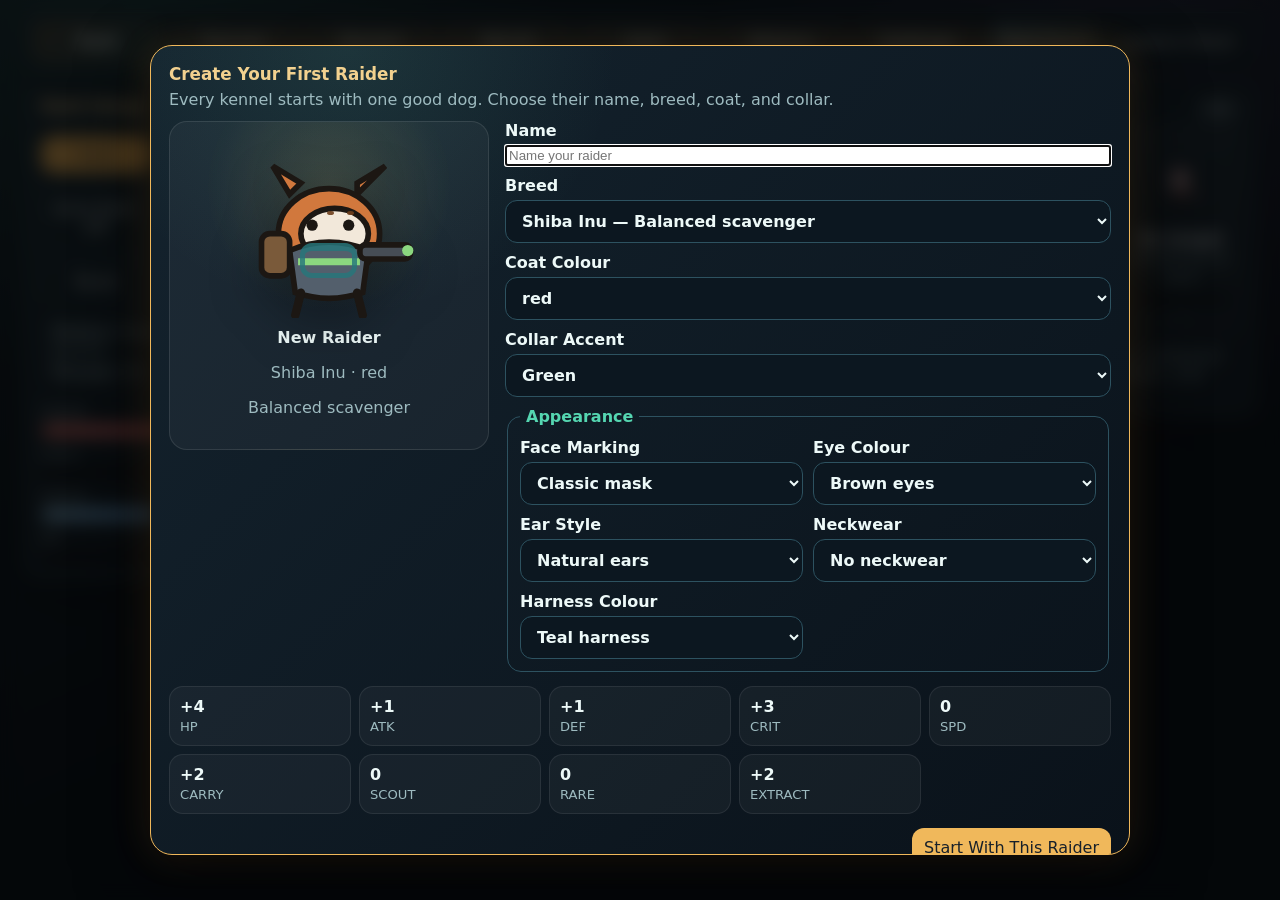
==== commit ffe3dd44: "Add v0.46 animation and combat readability polish" ====
--- a/index.html
+++ b/index.html
@@ -3,7 +3,7 @@
 <head>
   <meta charset="utf-8" />
   <meta name="viewport" content="width=device-width, initial-scale=1" />
-  <title>Bark Raiders v0.45</title>
+  <title>Bark Raiders v0.46</title>
   <link rel="icon" href="data:image/svg+xml,<svg xmlns='http://www.w3.org/2000/svg' viewBox='0 0 64 64'><text y='52' font-size='52'>🐾</text></svg>">
   <link rel="stylesheet" href="style.css" />
   <link rel="stylesheet" href="world-v28.css" />
@@ -488,6 +488,7 @@
   <script src="gameplay-v43.js"></script>
   <script src="gameplay-v44.js"></script>
   <script src="gameplay-v45.js"></script>
+  <script src="gameplay-v46.js"></script>
   <script src="founder-onboarding.js"></script>
 </body>
 </html>
--- a/style.css
+++ b/style.css
@@ -1375,12 +1375,37 @@
 .compare-pill.same { color:var(--muted); background:rgba(255,255,255,.06); }
 #map { position:relative; }
 .combat-fx-layer { position:absolute; inset:0; pointer-events:none; overflow:hidden; z-index:5; }
+.combat-panel,.compact-combat { position:relative; }
 .combat-fx { position:absolute; left:50%; top:43%; color:#fff; font-size:1.05rem; font-weight:1000; text-shadow:0 2px 7px #000; animation:combatFloatV33 .9s ease-out forwards; }
 .combat-fx.crit { color:#ffd66e; font-size:1.25rem; }
 .combat-fx.armour { color:#8bdcff; }
 .combat-fx.danger { color:#ff8787; }
 .combat-fx.miss,.combat-fx.reload { color:#c3d1d8; font-size:.82rem; }
+.combat-fx.side-dog { left:28%; }
+.combat-fx.side-enemy { left:72%; }
+.combat-fx.side-mid { left:50%; }
 @keyframes combatFloatV33 { 0%{opacity:0;transform:translate(-50%,8px) scale(.8)} 18%{opacity:1;transform:translate(-50%,0) scale(1.08)} 100%{opacity:0;transform:translate(-50%,-42px) scale(1)} }
+.fighter-card.v46-hit {
+  animation:v46HitFlash .38s ease-out;
+  border-color:rgba(255,118,118,.72);
+}
+.fighter-card.v46-shoot {
+  animation:v46ShootPulse .32s ease-out;
+}
+.combat-feedback-v46 .fighter-card.enemy {
+  box-shadow:inset 0 0 0 1px rgba(255,210,112,.08);
+}
+@keyframes v46HitFlash {
+  0%{filter:brightness(1.6) saturate(1.25); transform:translateX(0)}
+  24%{transform:translateX(-4px)}
+  50%{transform:translateX(4px)}
+  100%{filter:none; transform:translateX(0)}
+}
+@keyframes v46ShootPulse {
+  0%{filter:brightness(1.35); transform:translateY(0) scale(1)}
+  45%{transform:translateY(-2px) scale(1.025)}
+  100%{filter:none; transform:translateY(0) scale(1)}
+}
 .game-toast-stack { position:fixed; right:18px; bottom:18px; z-index:1000; display:grid; gap:9px; width:min(320px,calc(100vw - 28px)); pointer-events:none; }
 .game-toast { display:grid; gap:3px; padding:12px 14px; border:1px solid var(--border); border-left:4px solid var(--accent-2); border-radius:12px; color:var(--text); background:rgba(12,24,33,.96); box-shadow:var(--shadow); animation:toastInV33 .25s ease-out; }
 .game-toast span { color:var(--muted); font-size:.8rem; }
@@ -1393,6 +1418,7 @@
 }
 @media(prefers-reduced-motion:reduce){
   .combat-fx,.game-toast { animation:none; }
+  .fighter-card.v46-hit,.fighter-card.v46-shoot { animation:none; }
 }
 
 /* v0.34 atmosphere, station artwork, and ammunition feedback */
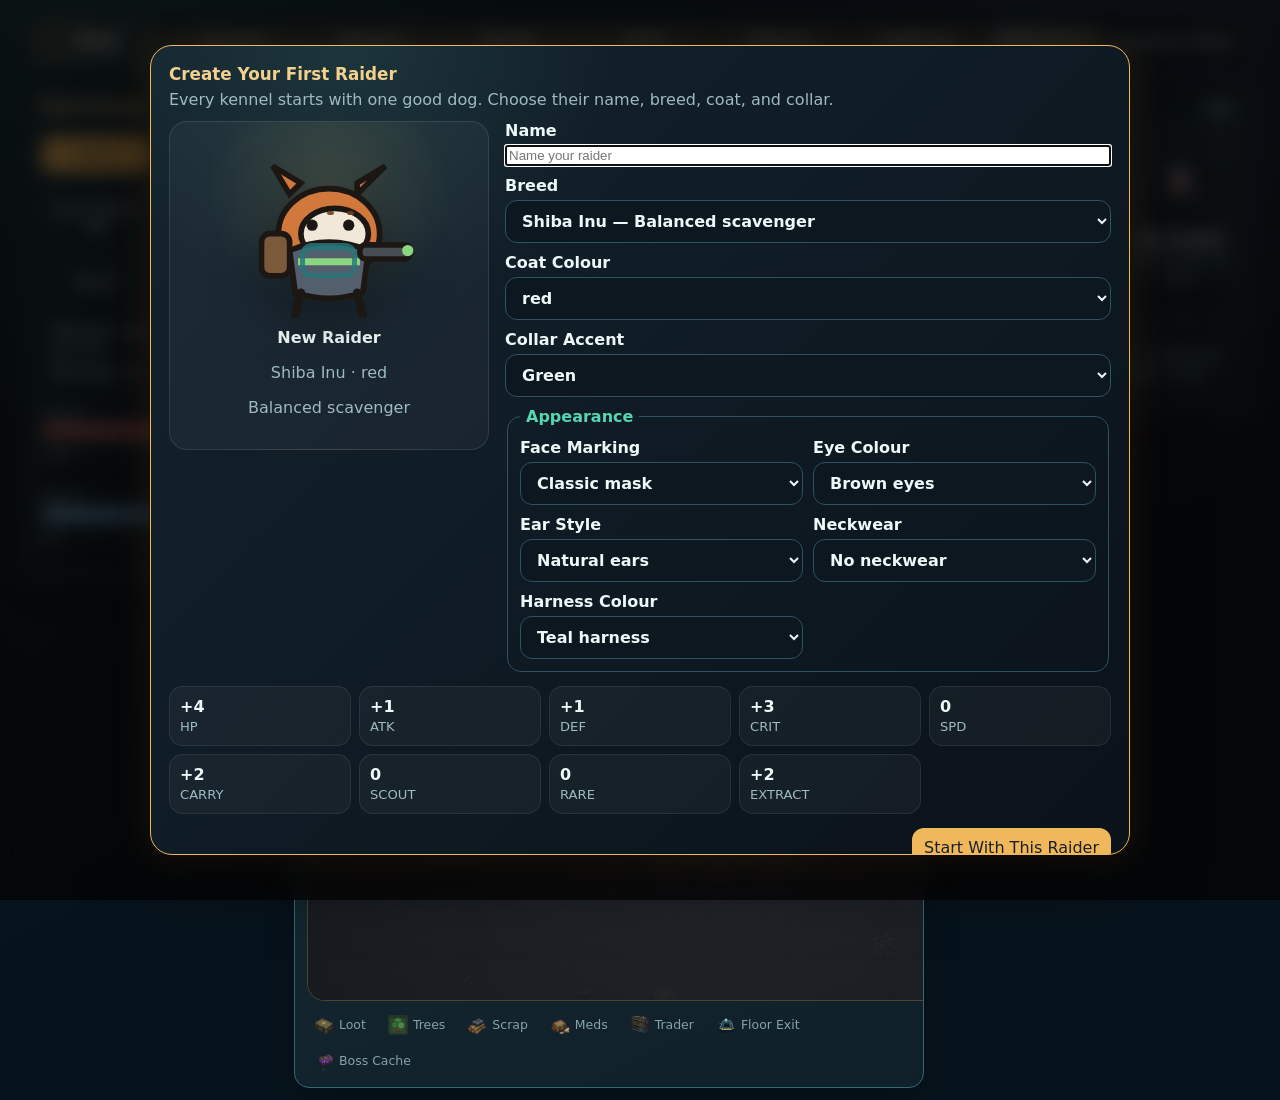
==== commit e22c2090: "Add first raid guidance and debrief polish" ====
--- a/index.html
+++ b/index.html
@@ -3,7 +3,7 @@
 <head>
   <meta charset="utf-8" />
   <meta name="viewport" content="width=device-width, initial-scale=1" />
-  <title>Bark Raiders v0.46</title>
+  <title>Bark Raiders v0.47</title>
   <link rel="icon" href="data:image/svg+xml,<svg xmlns='http://www.w3.org/2000/svg' viewBox='0 0 64 64'><text y='52' font-size='52'>🐾</text></svg>">
   <link rel="stylesheet" href="style.css" />
   <link rel="stylesheet" href="world-v28.css" />
@@ -489,6 +489,7 @@
   <script src="gameplay-v44.js"></script>
   <script src="gameplay-v45.js"></script>
   <script src="gameplay-v46.js"></script>
+  <script src="gameplay-v47.js"></script>
   <script src="founder-onboarding.js"></script>
 </body>
 </html>
--- a/style.css
+++ b/style.css
@@ -2062,6 +2062,9 @@
 .history-gear-v39 {
   color: #7eddff;
 }
+.history-next-v47 {
+  color: #b8f5d0;
+}
 @media (max-width: 760px) {
   .gear-maintenance-v39 {
     align-items: stretch;
@@ -2149,6 +2152,102 @@
   }
 }
 
+/* v0.47 first-raid guidance and debrief polish */
+.first-raid-guide-v47 {
+  display: flex;
+  align-items: flex-start;
+  justify-content: space-between;
+  gap: 14px;
+  margin: 0 0 12px;
+  padding: 14px;
+  border: 1px solid rgba(126,221,255,.26);
+  border-radius: 18px;
+  background:
+    radial-gradient(circle at 8% 0%, rgba(126,221,255,.18), transparent 36%),
+    linear-gradient(135deg, rgba(39,119,124,.22), rgba(255,217,112,.06));
+  box-shadow: 0 14px 30px rgba(0,0,0,.2);
+}
+.first-raid-guide-v47 div {
+  display: grid;
+  gap: 5px;
+}
+.first-raid-guide-v47 strong,
+.debrief-next-v47 strong {
+  color: #f8fbff;
+  font-size: 1.02rem;
+}
+.first-raid-guide-v47 p,
+.debrief-next-v47 p {
+  margin: 0;
+  color: var(--muted);
+  line-height: 1.35;
+}
+.first-raid-guide-v47 ol {
+  display: flex;
+  flex-wrap: wrap;
+  gap: 7px;
+  margin: 4px 0 0;
+  padding: 0;
+  list-style: none;
+}
+.first-raid-guide-v47 li,
+.debrief-metrics-v47 span {
+  padding: 6px 9px;
+  border: 1px solid rgba(255,255,255,.1);
+  border-radius: 999px;
+  background: rgba(255,255,255,.055);
+  color: #dce8e8;
+  font-size: .78rem;
+  font-weight: 800;
+}
+.guide-tag-v47 {
+  width: max-content;
+  padding: 4px 8px;
+  border: 1px solid rgba(255,217,112,.28);
+  border-radius: 999px;
+  background: rgba(255,217,112,.09);
+  color: #ffd970;
+  font-size: .68rem;
+  font-weight: 950;
+  letter-spacing: .08em;
+  text-transform: uppercase;
+}
+.guide-dismiss-v47 {
+  flex: 0 0 auto;
+  padding: 8px 10px;
+  white-space: nowrap;
+}
+.debrief-next-v47 {
+  display: grid;
+  grid-template-columns: minmax(0, 1.25fr) minmax(220px, .75fr);
+  gap: 14px;
+  margin-top: 12px;
+  padding: 15px;
+  border: 1px solid rgba(118,227,154,.26);
+  border-radius: 20px;
+  background:
+    radial-gradient(circle at 5% 0%, rgba(118,227,154,.18), transparent 34%),
+    linear-gradient(135deg, rgba(126,221,255,.11), rgba(255,255,255,.045));
+}
+.debrief-next-v47 > div {
+  display: grid;
+  gap: 6px;
+}
+.debrief-metrics-v47 {
+  align-content: center;
+  grid-template-columns: repeat(2, minmax(0, 1fr));
+}
+@media (max-width: 760px) {
+  .first-raid-guide-v47,
+  .debrief-next-v47 {
+    grid-template-columns: 1fr;
+    flex-direction: column;
+  }
+  .guide-dismiss-v47 {
+    width: 100%;
+  }
+}
+
 /* v0.41 raid readability and low-chrome play view */
 .view-toggle-v41 {
   display: inline-flex;
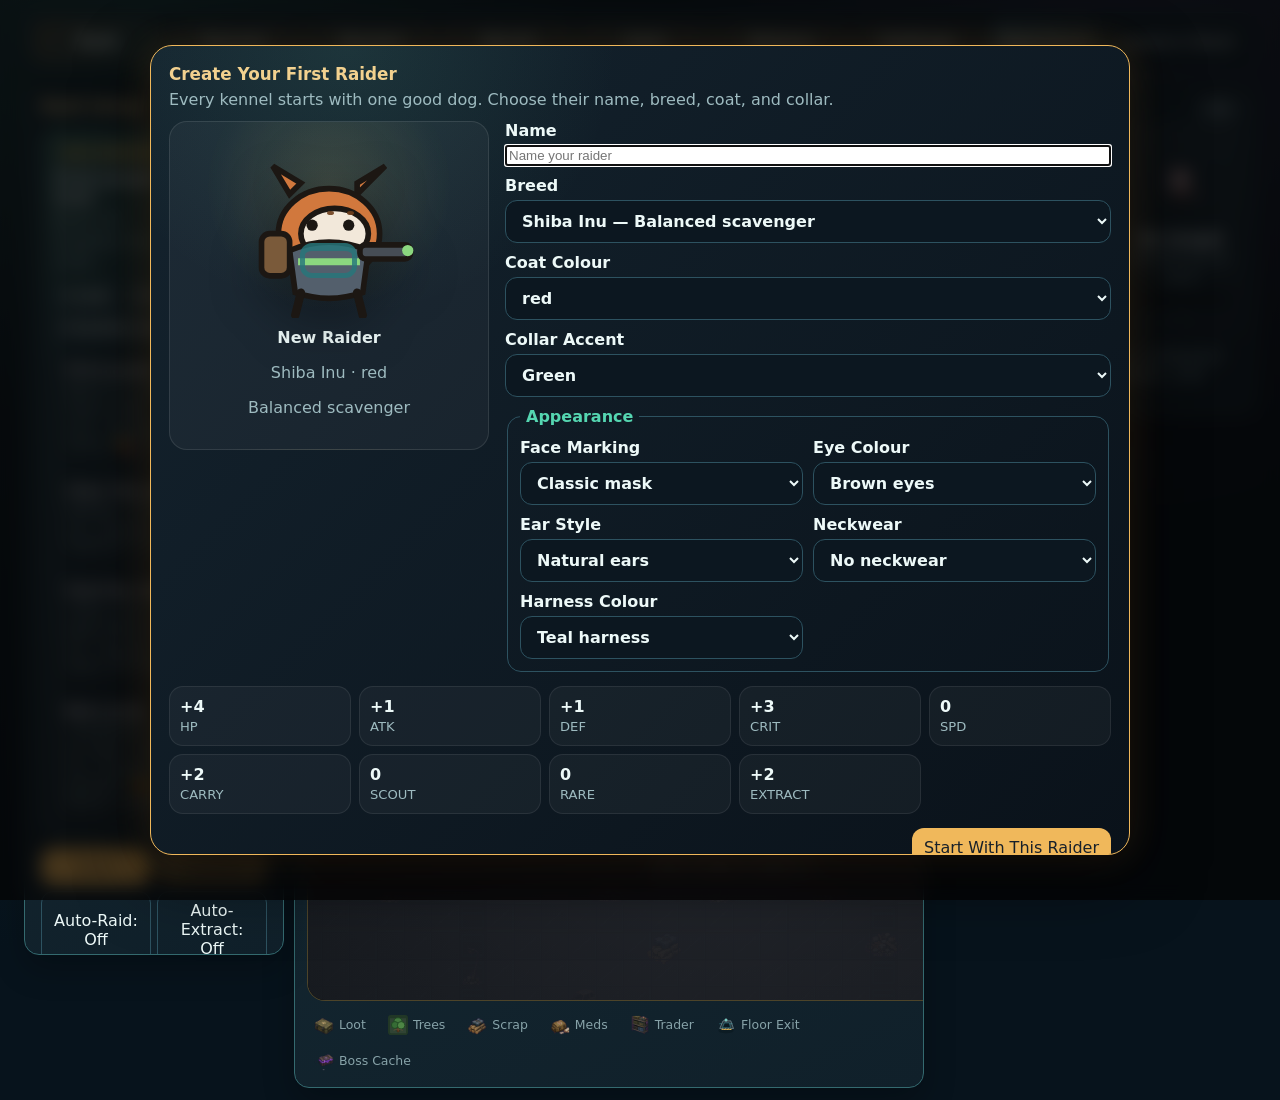
==== commit e6afd325: "Add v0.50 playable session goals" ====
--- a/index.html
+++ b/index.html
@@ -3,7 +3,7 @@
 <head>
   <meta charset="utf-8" />
   <meta name="viewport" content="width=device-width, initial-scale=1" />
-  <title>Bark Raiders v0.47</title>
+  <title>Bark Raiders v0.50</title>
   <link rel="icon" href="data:image/svg+xml,<svg xmlns='http://www.w3.org/2000/svg' viewBox='0 0 64 64'><text y='52' font-size='52'>🐾</text></svg>">
   <link rel="stylesheet" href="style.css" />
   <link rel="stylesheet" href="world-v28.css" />
@@ -490,6 +490,7 @@
   <script src="gameplay-v45.js"></script>
   <script src="gameplay-v46.js"></script>
   <script src="gameplay-v47.js"></script>
+  <script src="gameplay-v50.js"></script>
   <script src="founder-onboarding.js"></script>
 </body>
 </html>
--- a/style.css
+++ b/style.css
@@ -2248,6 +2248,122 @@
   }
 }
 
+/* v0.50 playable session milestone */
+.session-goals-v50 {
+  display: grid;
+  gap: 10px;
+  margin: 0 0 12px;
+  padding: 13px;
+  border: 1px solid rgba(118,227,154,.24);
+  border-radius: 18px;
+  background:
+    radial-gradient(circle at 8% 0%, rgba(118,227,154,.16), transparent 34%),
+    linear-gradient(135deg, rgba(126,221,255,.11), rgba(255,255,255,.045));
+}
+.session-head-v50 {
+  display: flex;
+  align-items: flex-start;
+  justify-content: space-between;
+  gap: 10px;
+}
+.session-head-v50 div {
+  display: grid;
+  gap: 4px;
+}
+.session-head-v50 strong {
+  color: #f8fbff;
+}
+.session-head-v50 p {
+  margin: 0;
+  color: var(--muted);
+  line-height: 1.3;
+}
+.session-head-v50 button {
+  flex: 0 0 auto;
+  padding: 9px 11px;
+  border-color: rgba(118,227,154,.34);
+  background: linear-gradient(135deg, rgba(118,227,154,.18), rgba(126,221,255,.08));
+  color: #f8fbff;
+}
+.session-stats-v50 {
+  display: flex;
+  flex-wrap: wrap;
+  gap: 6px;
+}
+.session-stats-v50 span,
+.session-summary-v50 span {
+  padding: 5px 8px;
+  border: 1px solid rgba(255,255,255,.1);
+  border-radius: 999px;
+  background: rgba(255,255,255,.055);
+  color: #dce8e8;
+  font-size: .76rem;
+  font-weight: 850;
+}
+.session-list-v50 {
+  display: grid;
+  gap: 7px;
+}
+.session-list-v50 article {
+  display: flex;
+  justify-content: space-between;
+  gap: 8px;
+  padding: 9px;
+  border: 1px solid rgba(255,255,255,.09);
+  border-radius: 14px;
+  background: rgba(0,0,0,.14);
+}
+.session-list-v50 article.done {
+  border-color: rgba(118,227,154,.3);
+  background: rgba(118,227,154,.08);
+}
+.session-list-v50 article.ready {
+  border-color: rgba(255,217,112,.34);
+  background: rgba(255,217,112,.08);
+}
+.session-list-v50 div {
+  display: grid;
+  gap: 2px;
+}
+.session-list-v50 strong {
+  color: #f8fbff;
+  font-size: .9rem;
+}
+.session-list-v50 span,
+.session-list-v50 small {
+  color: var(--muted);
+  line-height: 1.25;
+}
+.session-list-v50 b {
+  align-self: center;
+  color: #ffd970;
+  font-size: .72rem;
+  text-transform: uppercase;
+}
+.session-summary-v50 {
+  display: flex;
+  flex-wrap: wrap;
+  align-items: center;
+  gap: 8px;
+  margin-top: 12px;
+  padding: 12px;
+  border: 1px solid rgba(126,221,255,.22);
+  border-radius: 18px;
+  background: rgba(126,221,255,.065);
+}
+.session-summary-v50 strong {
+  color: #f8fbff;
+}
+@media (max-width: 760px) {
+  .session-head-v50,
+  .session-list-v50 article {
+    flex-direction: column;
+  }
+  .session-head-v50 button {
+    width: 100%;
+  }
+}
+
 /* v0.41 raid readability and low-chrome play view */
 .view-toggle-v41 {
   display: inline-flex;
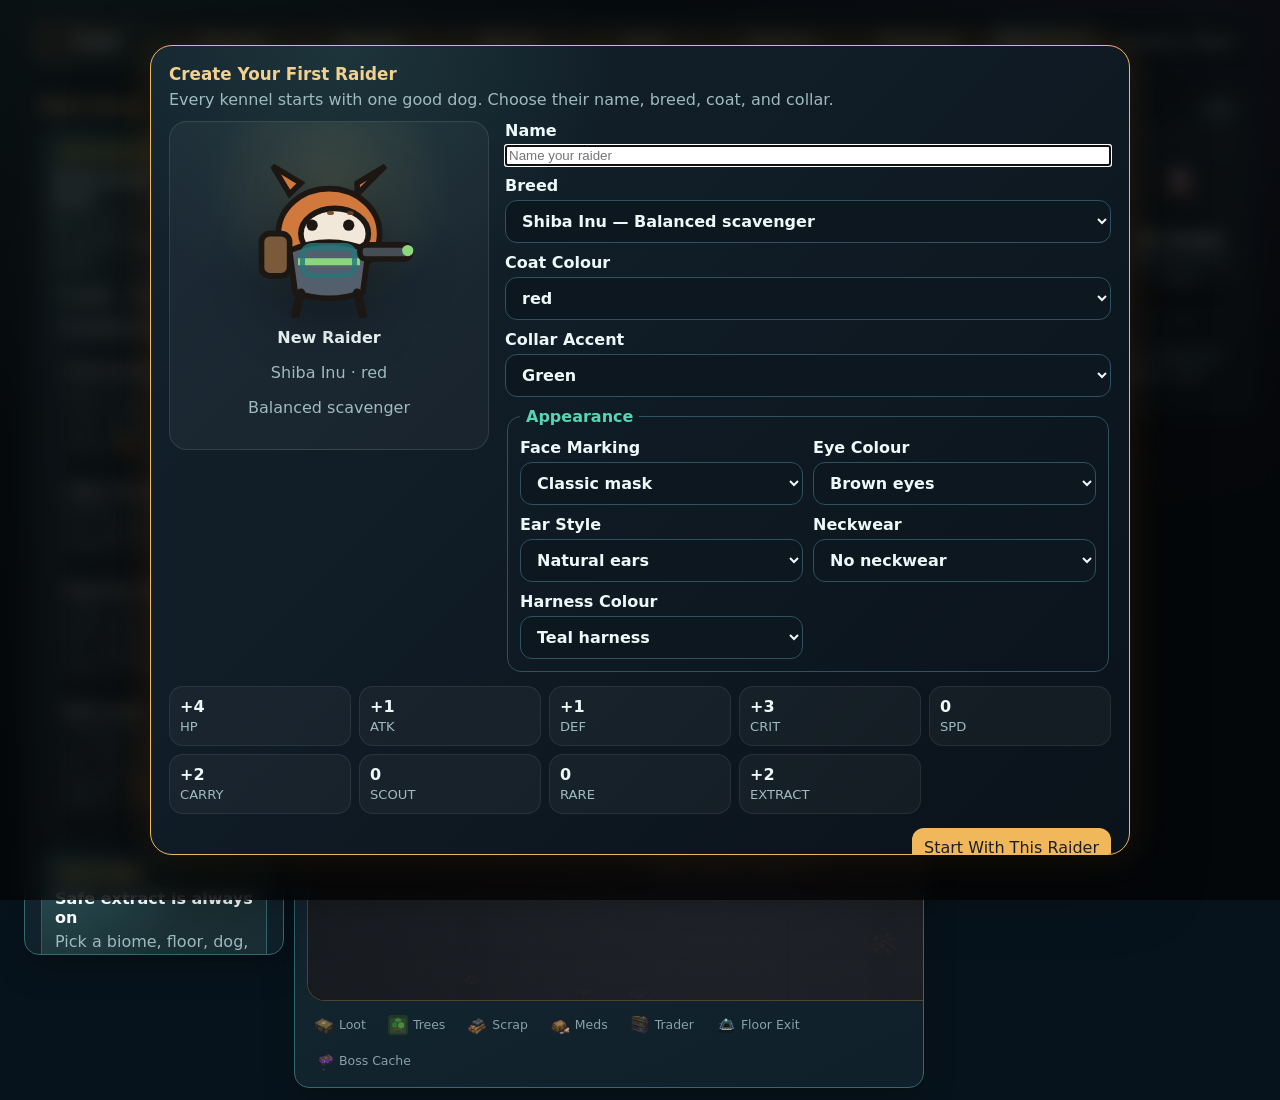
==== commit 0acb1b94: "Simplify raid setup for idle play" ====
--- a/index.html
+++ b/index.html
@@ -3,7 +3,7 @@
 <head>
   <meta charset="utf-8" />
   <meta name="viewport" content="width=device-width, initial-scale=1" />
-  <title>Bark Raiders v0.50</title>
+  <title>Bark Raiders v0.51</title>
   <link rel="icon" href="data:image/svg+xml,<svg xmlns='http://www.w3.org/2000/svg' viewBox='0 0 64 64'><text y='52' font-size='52'>🐾</text></svg>">
   <link rel="stylesheet" href="style.css" />
   <link rel="stylesheet" href="world-v28.css" />
@@ -491,6 +491,7 @@
   <script src="gameplay-v46.js"></script>
   <script src="gameplay-v47.js"></script>
   <script src="gameplay-v50.js"></script>
+  <script src="gameplay-v51.js"></script>
   <script src="founder-onboarding.js"></script>
 </body>
 </html>
--- a/style.css
+++ b/style.css
@@ -2354,6 +2354,51 @@
 .session-summary-v50 strong {
   color: #f8fbff;
 }
+.idle-hidden-v51 {
+  display: none !important;
+}
+.idle-mode-v51 {
+  display: grid;
+  gap: 10px;
+  margin: 0 0 12px;
+  padding: 13px;
+  border: 1px solid rgba(126,221,255,.25);
+  border-radius: 18px;
+  background:
+    radial-gradient(circle at 10% 0%, rgba(126,221,255,.16), transparent 35%),
+    linear-gradient(135deg, rgba(118,227,154,.1), rgba(255,255,255,.045));
+}
+.idle-mode-v51 div:first-child {
+  display: grid;
+  gap: 4px;
+}
+.idle-mode-v51 strong {
+  color: #f8fbff;
+}
+.idle-mode-v51 p,
+.idle-mode-v51 small {
+  margin: 0;
+  color: var(--muted);
+  line-height: 1.32;
+}
+.idle-route-v51 {
+  display: grid;
+  grid-template-columns: repeat(4, minmax(0, 1fr));
+  gap: 7px;
+}
+.idle-route-v51 button {
+  padding: 8px 7px;
+  border-radius: 12px;
+  border-color: rgba(255,255,255,.12);
+  background: rgba(255,255,255,.055);
+  color: #dce8e8;
+  font-size: .82rem;
+}
+.idle-route-v51 button.active {
+  border-color: rgba(255,217,112,.38);
+  background: linear-gradient(135deg, rgba(255,217,112,.18), rgba(126,221,255,.08));
+  color: #f8fbff;
+}
 @media (max-width: 760px) {
   .session-head-v50,
   .session-list-v50 article {
@@ -2361,6 +2406,9 @@
   }
   .session-head-v50 button {
     width: 100%;
+  }
+  .idle-route-v51 {
+    grid-template-columns: repeat(2, minmax(0, 1fr));
   }
 }
 
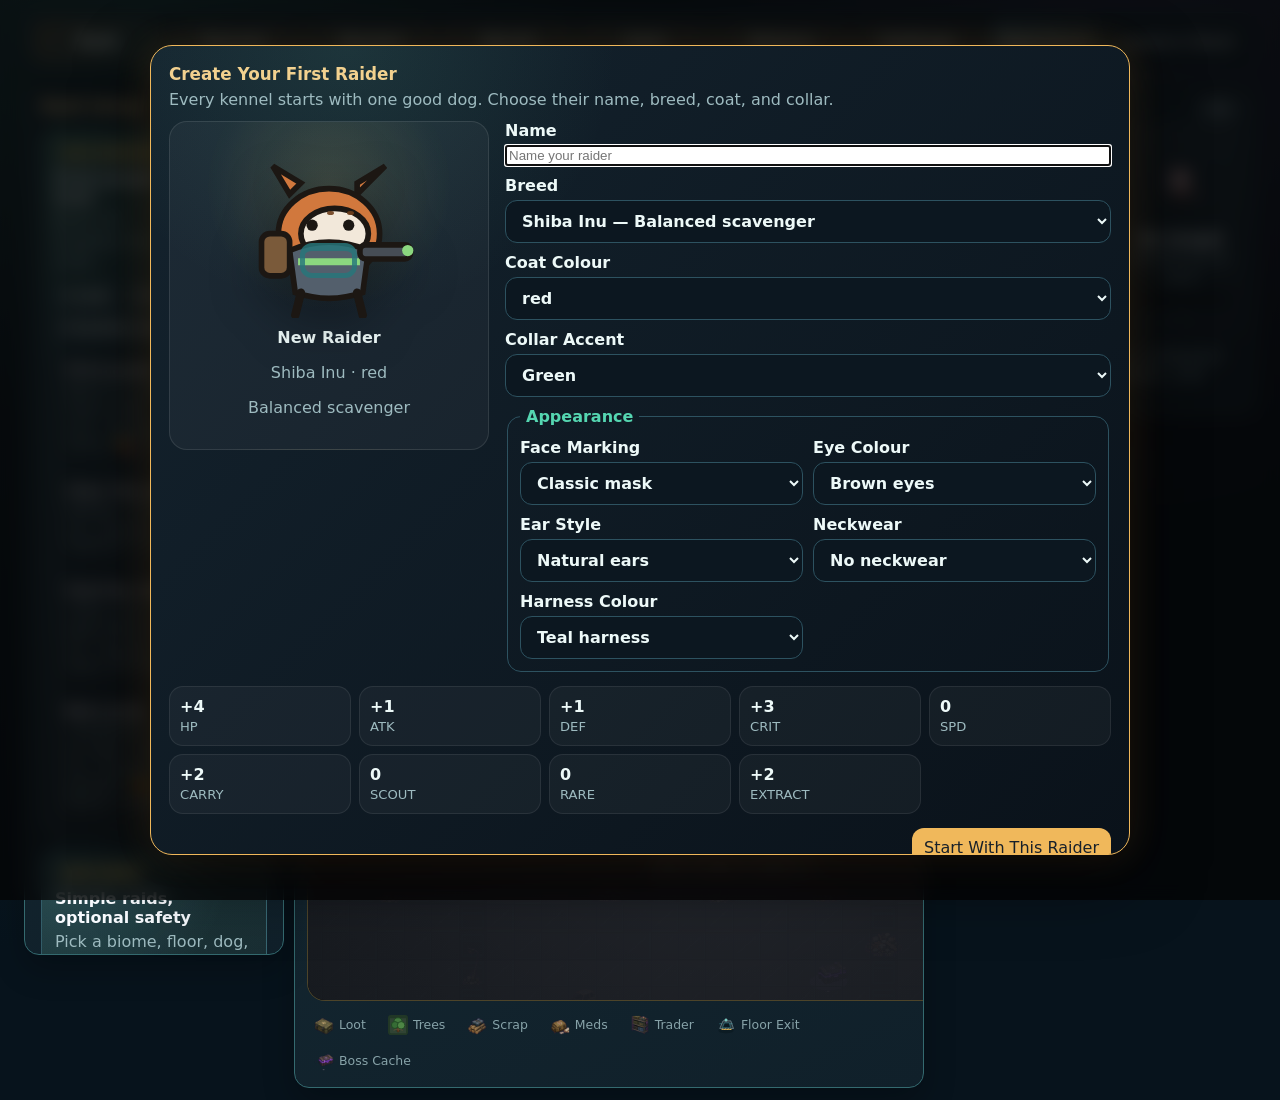
==== commit 601ef7d4: "Add safe extract checkbox" ====
--- a/index.html
+++ b/index.html
@@ -3,7 +3,7 @@
 <head>
   <meta charset="utf-8" />
   <meta name="viewport" content="width=device-width, initial-scale=1" />
-  <title>Bark Raiders v0.51</title>
+  <title>Bark Raiders v0.52</title>
   <link rel="icon" href="data:image/svg+xml,<svg xmlns='http://www.w3.org/2000/svg' viewBox='0 0 64 64'><text y='52' font-size='52'>🐾</text></svg>">
   <link rel="stylesheet" href="style.css" />
   <link rel="stylesheet" href="world-v28.css" />
@@ -491,7 +491,7 @@
   <script src="gameplay-v46.js"></script>
   <script src="gameplay-v47.js"></script>
   <script src="gameplay-v50.js"></script>
-  <script src="gameplay-v51.js"></script>
+  <script src="gameplay-v52.js"></script>
   <script src="founder-onboarding.js"></script>
 </body>
 </html>
--- a/style.css
+++ b/style.css
@@ -2381,6 +2381,31 @@
   color: var(--muted);
   line-height: 1.32;
 }
+.safe-extract-v52 {
+  display: flex;
+  align-items: center;
+  gap: 10px;
+  padding: 10px;
+  border: 1px solid rgba(118,227,154,.24);
+  border-radius: 14px;
+  background: rgba(118,227,154,.07);
+  cursor: pointer;
+}
+.safe-extract-v52 input {
+  width: 18px;
+  height: 18px;
+  accent-color: #76e39a;
+}
+.safe-extract-v52 span {
+  display: grid;
+  gap: 2px;
+}
+.safe-extract-v52 strong {
+  font-size: .92rem;
+}
+.safe-extract-v52 small {
+  font-size: .76rem;
+}
 .idle-route-v51 {
   display: grid;
   grid-template-columns: repeat(4, minmax(0, 1fr));
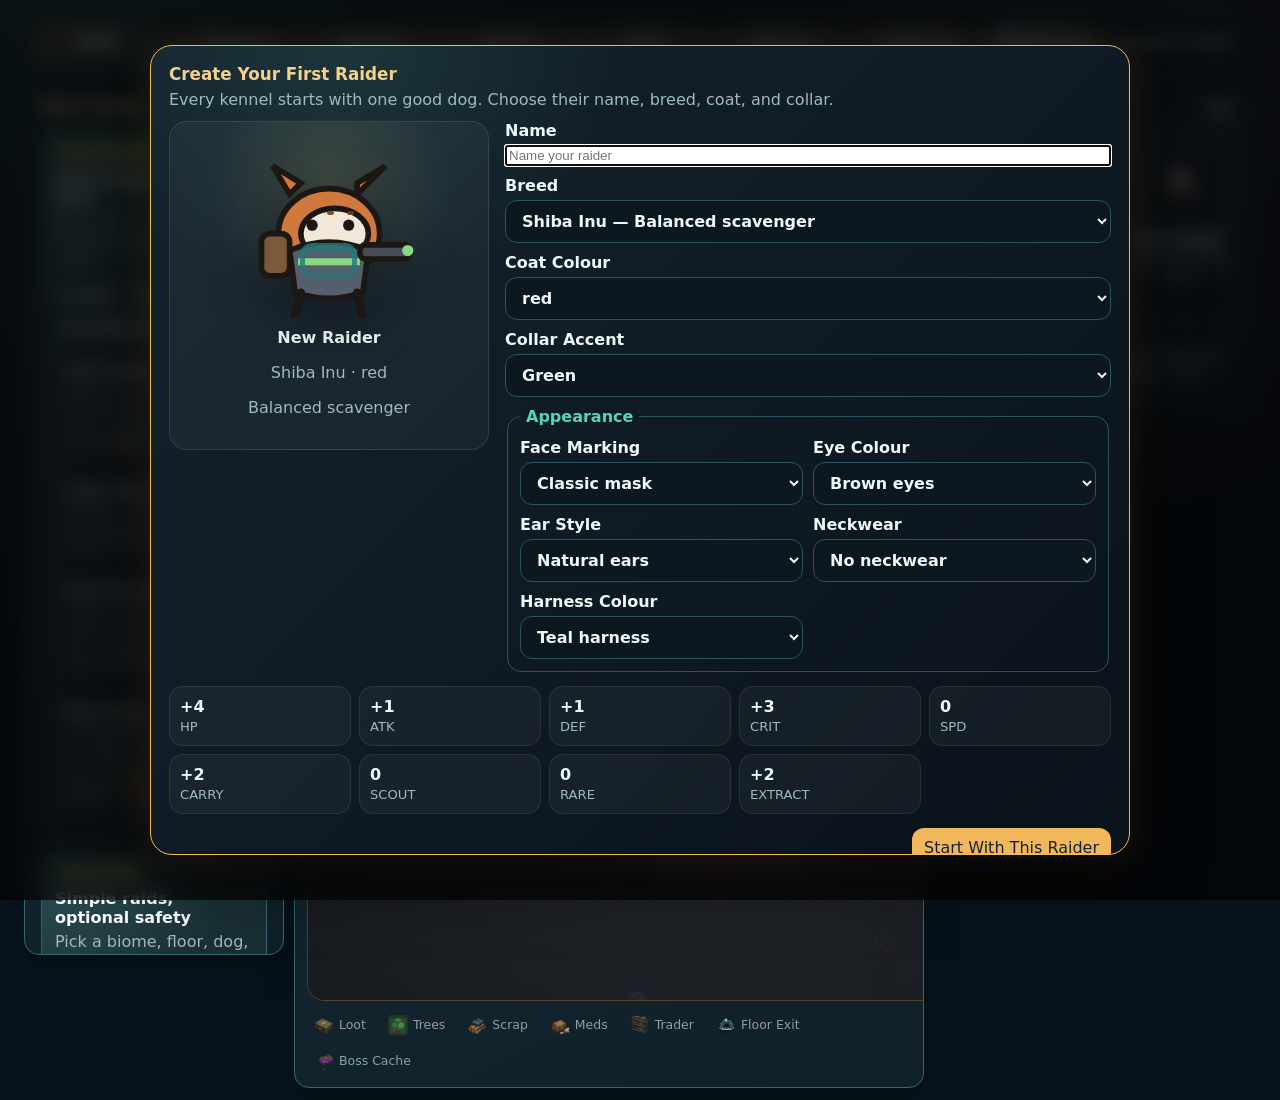
==== commit 584eb627: "Add springy long-dog Easter egg" ====
--- a/index.html
+++ b/index.html
@@ -3,7 +3,7 @@
 <head>
   <meta charset="utf-8" />
   <meta name="viewport" content="width=device-width, initial-scale=1" />
-  <title>Bark Raiders v0.52</title>
+  <title>Bark Raiders v0.53</title>
   <link rel="icon" href="data:image/svg+xml,<svg xmlns='http://www.w3.org/2000/svg' viewBox='0 0 64 64'><text y='52' font-size='52'>🐾</text></svg>">
   <link rel="stylesheet" href="style.css" />
   <link rel="stylesheet" href="world-v28.css" />
@@ -492,6 +492,7 @@
   <script src="gameplay-v47.js"></script>
   <script src="gameplay-v50.js"></script>
   <script src="gameplay-v52.js"></script>
+  <script src="gameplay-v53.js"></script>
   <script src="founder-onboarding.js"></script>
 </body>
 </html>
--- a/style.css
+++ b/style.css
@@ -2406,6 +2406,23 @@
 .safe-extract-v52 small {
   font-size: .76rem;
 }
+.spring-easter-v53 {
+  display: grid;
+  gap: 5px;
+  margin-top: 12px;
+  padding: 13px;
+  border: 1px solid rgba(255,217,112,.3);
+  border-radius: 18px;
+  background:
+    radial-gradient(circle at 8% 0%, rgba(255,217,112,.18), transparent 34%),
+    linear-gradient(135deg, rgba(126,221,255,.1), rgba(255,255,255,.045));
+}
+.spring-easter-v53 strong {
+  color: #ffd970;
+}
+.spring-easter-v53 span {
+  color: var(--muted);
+}
 .idle-route-v51 {
   display: grid;
   grid-template-columns: repeat(4, minmax(0, 1fr));
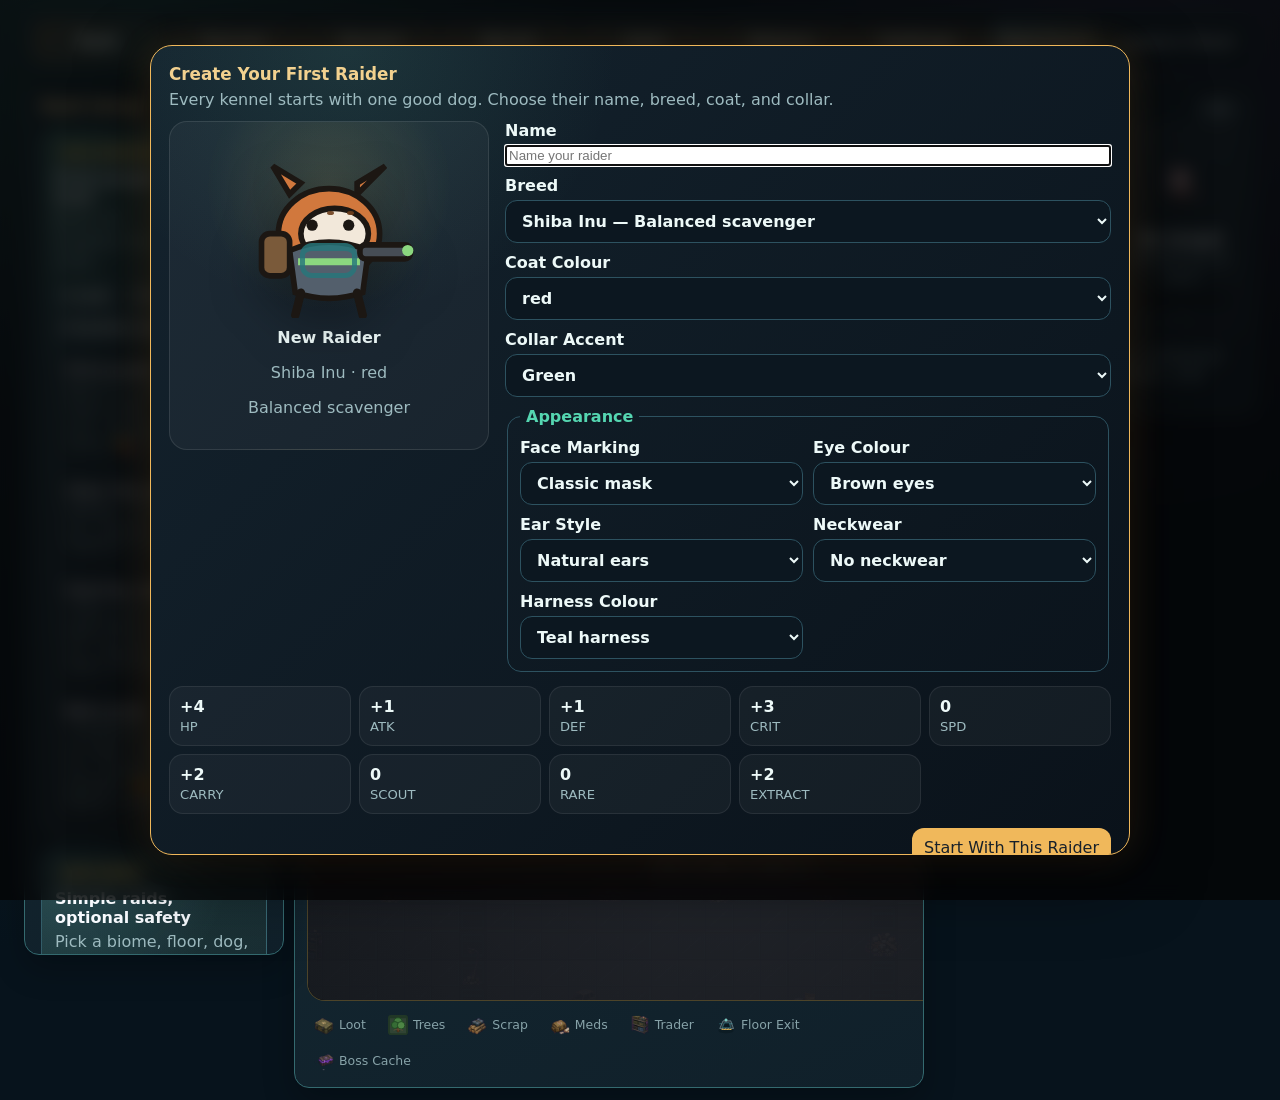
==== commit abcf433b: "Add mobile and tablet raid layout" ====
--- a/index.html
+++ b/index.html
@@ -3,7 +3,7 @@
 <head>
   <meta charset="utf-8" />
   <meta name="viewport" content="width=device-width, initial-scale=1" />
-  <title>Bark Raiders v0.53</title>
+  <title>Bark Raiders v0.54</title>
   <link rel="icon" href="data:image/svg+xml,<svg xmlns='http://www.w3.org/2000/svg' viewBox='0 0 64 64'><text y='52' font-size='52'>🐾</text></svg>">
   <link rel="stylesheet" href="style.css" />
   <link rel="stylesheet" href="world-v28.css" />
@@ -493,6 +493,7 @@
   <script src="gameplay-v50.js"></script>
   <script src="gameplay-v52.js"></script>
   <script src="gameplay-v53.js"></script>
+  <script src="gameplay-v54.js"></script>
   <script src="founder-onboarding.js"></script>
 </body>
 </html>
--- a/style.css
+++ b/style.css
@@ -2423,6 +2423,33 @@
 .spring-easter-v53 span {
   color: var(--muted);
 }
+.mobile-raid-dock-v54 {
+  display: none;
+}
+.mobile-raid-bars-v54 {
+  display: grid;
+  grid-template-columns: repeat(3, 1fr);
+  gap: 6px;
+}
+.mobile-raid-bars-v54 span {
+  height: 8px;
+  overflow: hidden;
+  border: 1px solid rgba(255,255,255,.1);
+  border-radius: 999px;
+  background: rgba(0,0,0,.28);
+}
+.mobile-raid-bars-v54 b {
+  display: block;
+  height: 100%;
+  border-radius: inherit;
+  background: linear-gradient(90deg, #ff867d, var(--danger));
+}
+.mobile-raid-bars-v54 b.ammo {
+  background: linear-gradient(90deg, #9fdcff, var(--blue));
+}
+.mobile-raid-bars-v54 b.carry {
+  background: linear-gradient(90deg, #f7cb64, var(--accent));
+}
 .idle-route-v51 {
   display: grid;
   grid-template-columns: repeat(4, minmax(0, 1fr));
@@ -2454,6 +2481,206 @@
   }
 }
 
+/* v0.54 mobile and tablet playability */
+@media (max-width: 760px) {
+  body {
+    overflow-x: hidden;
+  }
+  .app {
+    width: 100%;
+    padding: max(8px, env(safe-area-inset-top)) max(8px, env(safe-area-inset-right)) calc(18px + env(safe-area-inset-bottom)) max(8px, env(safe-area-inset-left));
+  }
+  .panel {
+    border-radius: 14px;
+    padding: 10px;
+  }
+  .compact-hero {
+    display: none;
+  }
+  .top-tabs {
+    position: sticky;
+    top: 0;
+    z-index: 80;
+    margin: 0 0 8px;
+    padding: 7px;
+    overflow-x: auto;
+    scrollbar-width: none;
+    border-radius: 16px;
+    background: rgba(12,27,36,.94);
+    backdrop-filter: blur(10px);
+  }
+  .top-tabs::-webkit-scrollbar {
+    display: none;
+  }
+  .top-tabs .tab-btn,
+  .view-toggle-v41 button,
+  button,
+  select,
+  .safe-extract-v52 {
+    min-height: 44px;
+  }
+  .top-tabs .tab-btn {
+    flex: 0 0 auto;
+    min-width: 96px;
+    padding: 10px 12px;
+  }
+  .dashboard-grid.active {
+    display: flex;
+    flex-direction: column;
+    gap: 8px;
+  }
+  .map-column {
+    order: 1;
+    display: flex;
+    flex-direction: column;
+    gap: 8px;
+  }
+  .setup-panel {
+    order: 2;
+  }
+  .right-panel {
+    order: 3;
+  }
+  .mobile-raid-dock-v54 {
+    position: sticky;
+    top: 64px;
+    z-index: 70;
+    display: grid;
+    gap: 8px;
+    padding: 10px;
+    border: 1px solid rgba(126,221,255,.24);
+    border-radius: 16px;
+    background: rgba(13,31,40,.94);
+    box-shadow: 0 12px 28px rgba(0,0,0,.28);
+    backdrop-filter: blur(10px);
+  }
+  .mobile-raid-status-v54 {
+    display: grid;
+    gap: 2px;
+  }
+  .mobile-raid-status-v54 strong {
+    color: #f8fbff;
+  }
+  .mobile-raid-status-v54 span {
+    color: var(--muted);
+    font-size: .78rem;
+  }
+  .mobile-raid-actions-v54 {
+    display: grid;
+    grid-template-columns: 1fr 1fr 1fr;
+    gap: 7px;
+  }
+  .mobile-raid-actions-v54 button {
+    padding: 10px 8px;
+  }
+  .dashboard-map-panel {
+    padding: 8px;
+  }
+  .dashboard-map-panel .panel-title-row {
+    align-items: flex-start;
+    flex-direction: column;
+    gap: 3px;
+  }
+  .first-raid-guide-v47,
+  .field-task-card-v40 {
+    margin-bottom: 8px;
+    padding: 10px;
+  }
+  .first-raid-guide-v47 ol {
+    display: none;
+  }
+  .dashboard-map-panel .map,
+  .map {
+    min-height: min(58vh, 520px);
+    border-radius: 14px;
+  }
+  .dungeon-meta {
+    top: 8px;
+    right: 8px;
+    max-width: 58%;
+  }
+  .dungeon-meta span,
+  .room-label {
+    font-size: .55rem;
+  }
+  .poi {
+    width: 34px;
+    height: 34px;
+  }
+  .poi.enemy,
+  .poi.boss,
+  .poi.trader {
+    width: 42px;
+    height: 42px;
+  }
+  .map-dog {
+    width: 48px;
+    height: 48px;
+  }
+  .map-roamer {
+    width: 42px;
+    height: 42px;
+  }
+  .compact-combat {
+    order: 3;
+  }
+  .combat-panel .combat-stage {
+    grid-template-columns: 1fr;
+  }
+  .fighter-card .combat-sprite {
+    width: 72px;
+    height: 72px;
+  }
+  .setup-panel .compact-fields {
+    grid-template-columns: 1fr;
+  }
+  .setup-panel .compact-details:not([open]) {
+    padding-bottom: 0;
+  }
+  .session-list-v50 article:nth-child(n+3) {
+    display: none;
+  }
+  .right-panel details {
+    margin-bottom: 8px;
+  }
+  .right-panel details:not([open]) > :not(summary) {
+    display: none;
+  }
+  .resources,
+  .gear-grid,
+  .stat-grid {
+    grid-template-columns: 1fr;
+  }
+  .modal-card {
+    width: min(100%, calc(100vw - 16px));
+    max-height: calc(100dvh - 20px);
+    overflow: auto;
+    padding: 12px;
+  }
+}
+
+@media (min-width: 761px) and (max-width: 1120px) {
+  .app {
+    width: min(100% - 18px, 1120px);
+  }
+  .dashboard-grid {
+    grid-template-columns: minmax(220px, .7fr) minmax(0, 1.3fr);
+  }
+  .right-panel {
+    grid-column: 1 / -1;
+    max-height: none;
+  }
+  .right-panel details {
+    display: inline-block;
+    width: min(48%, 420px);
+    vertical-align: top;
+    margin-right: 8px;
+  }
+  .dashboard-map-panel .map {
+    min-height: min(68vh, 650px);
+  }
+}
+
 /* v0.41 raid readability and low-chrome play view */
 .view-toggle-v41 {
   display: inline-flex;
@@ -2571,3 +2798,34 @@
   background: radial-gradient(circle at 50% 70%, rgba(126,221,255,.14), transparent 55%);
   filter: drop-shadow(0 8px 10px rgba(0,0,0,.28));
 }
+
+/* v0.54 final responsive overrides kept at the end of the cascade */
+@media (max-width: 760px) {
+  .dashboard-map-panel .map,
+  .map {
+    min-height: min(58vh, 520px);
+  }
+  .dashboard-map-panel .first-raid-guide-v47 {
+    display: none;
+  }
+}
+@media (min-width: 761px) and (max-width: 1120px) {
+  .dashboard-grid.active {
+    display: flex;
+    flex-direction: column;
+    gap: 10px;
+  }
+  .map-column {
+    order: 1;
+  }
+  .setup-panel {
+    order: 2;
+  }
+  .right-panel {
+    order: 3;
+  }
+  .dashboard-map-panel .map,
+  .map {
+    min-height: min(68vh, 650px);
+  }
+}
--- a/world-v28.css
+++ b/world-v28.css
@@ -63,3 +63,27 @@
     font-size: .55rem;
   }
 }
+
+/* v0.54 responsive map sizing */
+@media (max-width: 760px) {
+  #map.map {
+    min-height: min(58vh, 520px);
+    aspect-ratio: auto;
+  }
+  #raidWorldCanvas {
+    height: min(58vh, 520px);
+    min-height: 360px;
+    object-fit: cover;
+  }
+}
+@media (min-width: 761px) and (max-width: 1120px) {
+  #map.map {
+    min-height: min(68vh, 650px);
+    aspect-ratio: auto;
+  }
+  #raidWorldCanvas {
+    height: min(68vh, 650px);
+    min-height: 520px;
+    object-fit: cover;
+  }
+}
